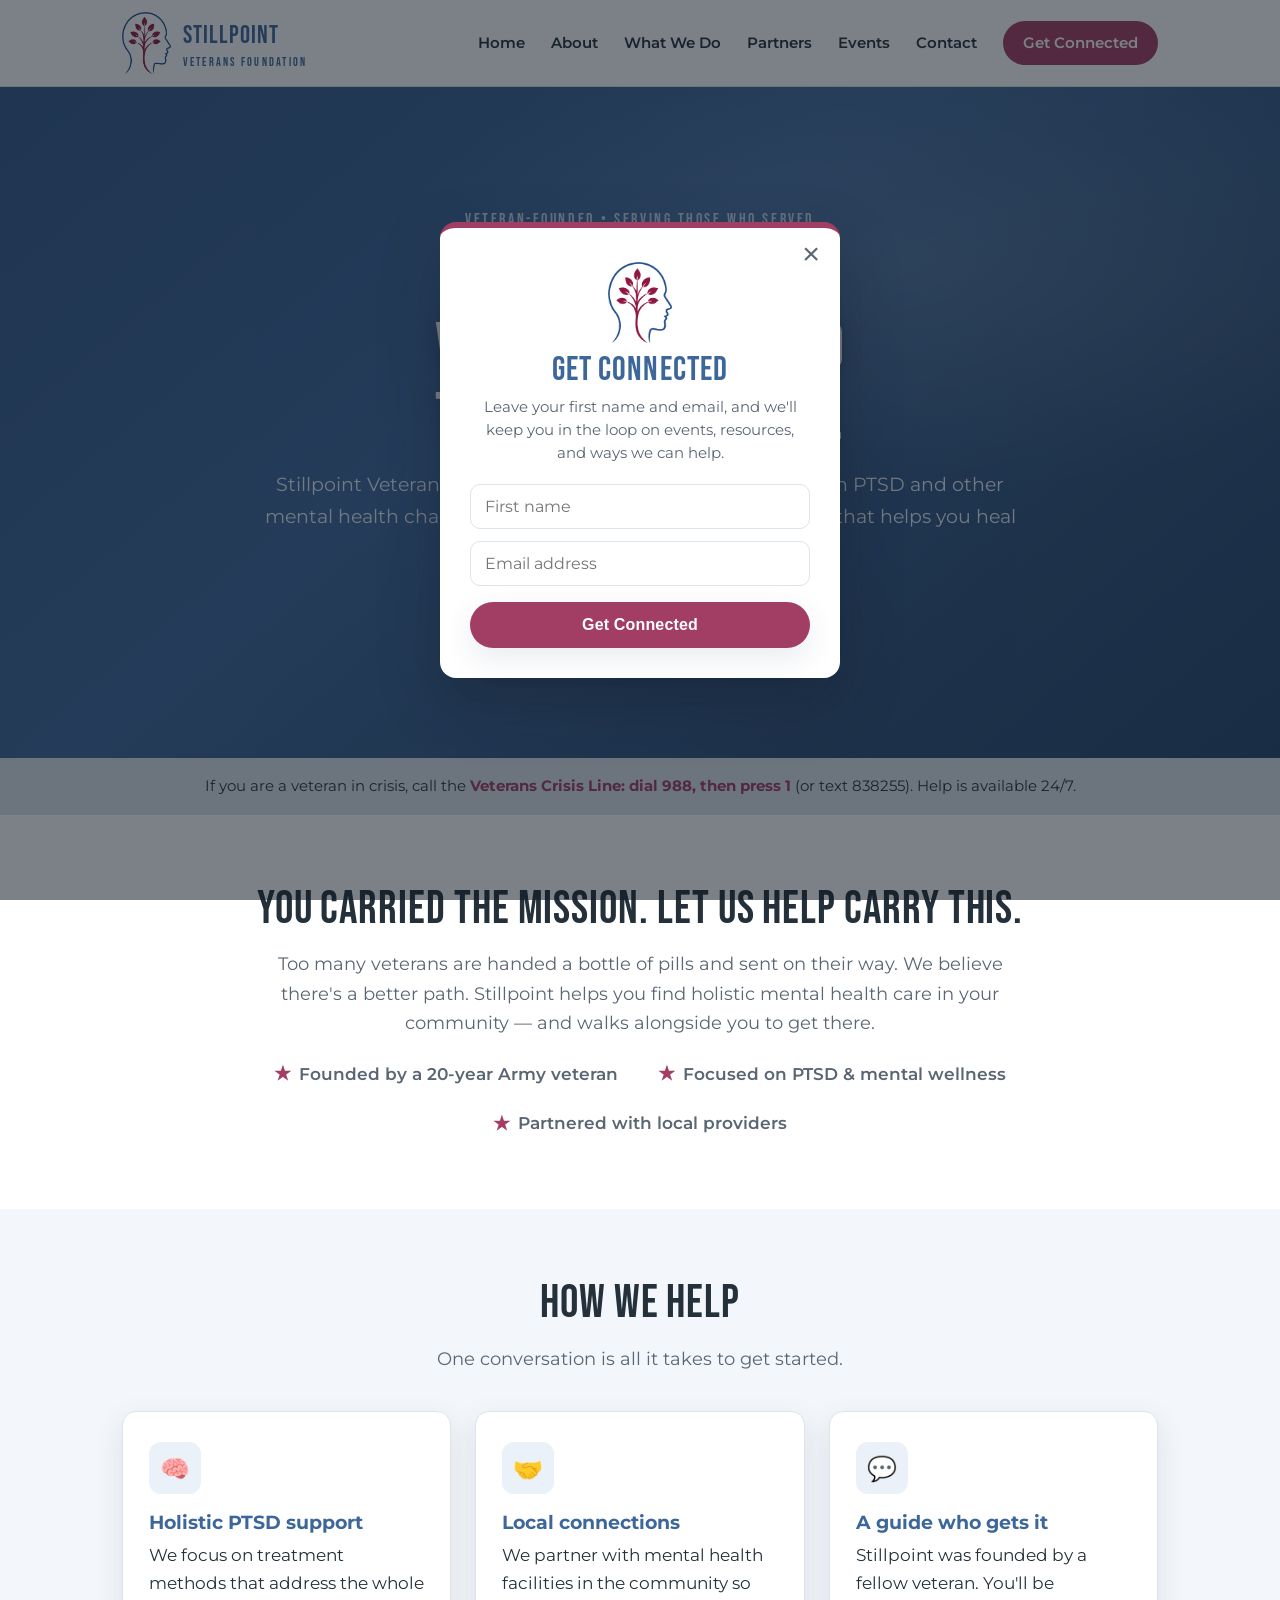
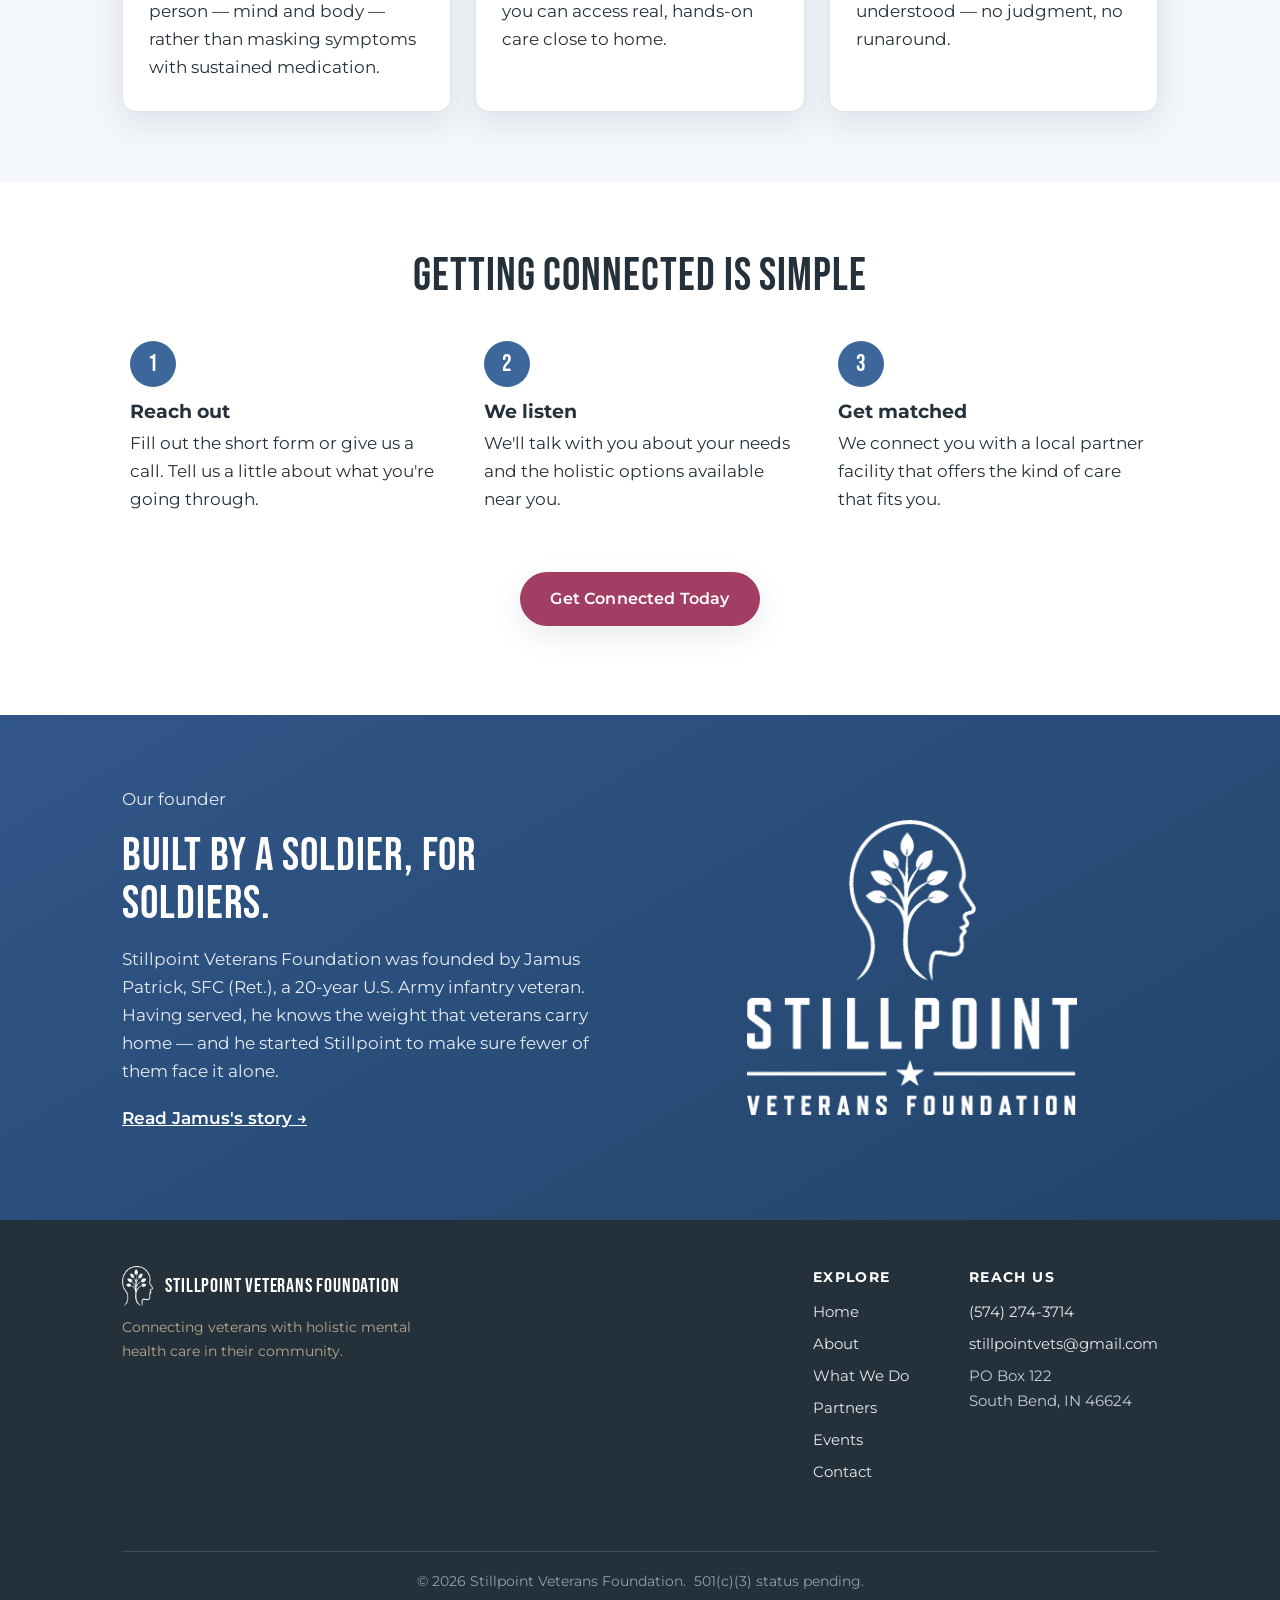
==== index.html @ c3164c03 "Add files via upload" ====
<!DOCTYPE html>
<html lang="en">
<head>
<meta charset="UTF-8">
<meta name="viewport" content="width=device-width, initial-scale=1">
<title>Stillpoint Veterans Foundation — Holistic Mental Health Support for Veterans</title>
<meta name="description" content="Stillpoint Veterans Foundation connects veterans with local, holistic treatment for PTSD and mental health — care that doesn't rely on long-term medication. Founded by a 20-year Army veteran.">
<link rel="icon" href="images/favicon.png">
<link rel="stylesheet" href="styles.css">
</head>
<body>

<header class="site">
  <div class="nav">
    <a class="brand" href="index.html">
      <img src="images/logo-emblem.png" alt="Stillpoint Veterans Foundation logo">
      <span>Stillpoint<small>Veterans Foundation</small></span>
    </a>
    <button class="menu-btn" aria-label="Menu" onclick="document.getElementById('nav').classList.toggle('open')">☰</button>
    <nav class="nav-links" id="nav">
      <a href="index.html">Home</a>
      <a href="about.html">About</a>
      <a href="services.html">What We Do</a>
      <a href="partners.html">Partners</a>
      <a href="events.html">Events</a>
      <a href="contact.html">Contact</a>
      <a class="cta" href="contact.html">Get Connected</a>
    </nav>
  </div>
</header>

<section class="hero hero-photo">
  <div class="wrap">
    <p class="eyebrow">Veteran-founded &bull; Serving those who served</p>
    <h1>Healing for veterans, beyond the prescription.</h1>
    <p class="lead">Stillpoint Veterans Foundation connects veterans living with PTSD and other mental health challenges to local, holistic care — treatment that helps you heal without relying on long-term medication.</p>
    <div class="hero-actions">
      <a class="btn" href="contact.html">Get Connected</a>
      <a class="btn btn-outline" href="about.html">Our Story</a>
    </div>
  </div>
</section>

<div class="disclaimer">
  If you are a veteran in crisis, call the <b>Veterans Crisis Line: dial 988, then press 1</b> (or text 838255). Help is available 24/7.
</div>

<section class="band">
  <div class="wrap center">
    <h2>You carried the mission. Let us help carry this.</h2>
    <p class="lead-center">Too many veterans are handed a bottle of pills and sent on their way. We believe there's a better path. Stillpoint helps you find holistic mental health care in your community — and walks alongside you to get there.</p>
    <div class="trust">
      <span><span class="dot">&#9733;</span> Founded by a 20-year Army veteran</span>
      <span><span class="dot">&#9733;</span> Focused on PTSD &amp; mental wellness</span>
      <span><span class="dot">&#9733;</span> Partnered with local providers</span>
    </div>
  </div>
</section>

<section class="band sand">
  <div class="wrap">
    <h2 class="center">How we help</h2>
    <p class="lead-center">One conversation is all it takes to get started.</p>
    <div class="cards">
      <div class="card">
        <div class="ic">&#129504;</div>
        <h3>Holistic PTSD support</h3>
        <p>We focus on treatment methods that address the whole person — mind and body — rather than masking symptoms with sustained medication.</p>
      </div>
      <div class="card">
        <div class="ic">&#129309;</div>
        <h3>Local connections</h3>
        <p>We partner with mental health facilities in the community so you can access real, hands-on care close to home.</p>
      </div>
      <div class="card">
        <div class="ic">&#128172;</div>
        <h3>A guide who gets it</h3>
        <p>Stillpoint was founded by a fellow veteran. You'll be understood — no judgment, no runaround.</p>
      </div>
    </div>
  </div>
</section>

<section class="band">
  <div class="wrap">
    <h2 class="center">Getting connected is simple</h2>
    <div class="steps">
      <div class="step">
        <div class="num">1</div>
        <h3>Reach out</h3>
        <p>Fill out the short form or give us a call. Tell us a little about what you're going through.</p>
      </div>
      <div class="step">
        <div class="num">2</div>
        <h3>We listen</h3>
        <p>We'll talk with you about your needs and the holistic options available near you.</p>
      </div>
      <div class="step">
        <div class="num">3</div>
        <h3>Get matched</h3>
        <p>We connect you with a local partner facility that offers the kind of care that fits you.</p>
      </div>
    </div>
    <p class="center" style="margin-top:40px"><a class="btn" href="contact.html">Get Connected Today</a></p>
  </div>
</section>

<section class="band ink">
  <div class="wrap feature">
    <div>
      <p class="eyebrow" style="color:var(--tan)">Our founder</p>
      <h2>Built by a soldier, for soldiers.</h2>
      <p>Stillpoint Veterans Foundation was founded by Jamus Patrick, SFC (Ret.), a 20-year U.S. Army infantry veteran. Having served, he knows the weight that veterans carry home — and he started Stillpoint to make sure fewer of them face it alone.</p>
      <p><a href="about.html" style="color:#fff;font-weight:600;text-decoration:underline">Read Jamus's story &rarr;</a></p>
    </div>
    <div class="media"><img src="images/logo-full-white.png" alt="Stillpoint Veterans Foundation logo"></div>
  </div>
</section>

<footer class="site">
  <div class="wrap">
    <div>
      <div class="fbrand"><img src="images/logo-emblem-white.png" alt=""> Stillpoint Veterans Foundation</div>
      <p class="note" style="max-width:34ch;color:#b7a994">Connecting veterans with holistic mental health care in their community.</p>
    </div>
    <div class="cols">
      <div>
        <h4>Explore</h4>
        <ul>
          <li><a href="index.html">Home</a></li>
          <li><a href="about.html">About</a></li>
          <li><a href="services.html">What We Do</a></li>
          <li><a href="partners.html">Partners</a></li>
          <li><a href="events.html">Events</a></li>
          <li><a href="contact.html">Contact</a></li>
        </ul>
      </div>
      <div>
        <h4>Reach us</h4>
        <ul>
          <li><a href="tel:+15742743714">(574) 274-3714</a></li>
          <li><a href="mailto:stillpointvets@gmail.com">stillpointvets@gmail.com</a></li>
          <li>PO Box 122<br>South Bend, IN 46624</li>
        </ul>
      </div>
    </div>
    <div class="copyright">&copy; 2026 Stillpoint Veterans Foundation. &nbsp;501(c)(3) status pending.</div>
  </div>
</footer>

<div class="modal-overlay" id="signupModal" aria-hidden="true">
  <div class="modal" role="dialog" aria-modal="true" aria-labelledby="signupTitle">
    <button class="modal-close" id="signupClose" aria-label="Close">&times;</button>
    <img class="modal-logo" src="images/logo-emblem.png" alt="">
    <h2 id="signupTitle" class="modal-title">Get Connected</h2>
    <p class="modal-sub">Leave your first name and email, and we'll keep you in the loop on events, resources, and ways we can help.</p>
    <form id="signupForm" action="https://formspree.io/f/xnjejylo" method="POST">
      <input type="text" name="first_name" placeholder="First name" required autocomplete="given-name">
      <input type="email" name="email" placeholder="Email address" required autocomplete="email">
      <input type="hidden" name="_subject" value="New email sign-up (website pop-up)">
      <input type="hidden" name="source" value="Website pop-up sign-up">
      <button type="submit" class="btn">Get Connected</button>
      <div class="modal-msg" id="signupMsg" hidden></div>
    </form>
  </div>
</div>

<script>
(function(){
  var KEY='spv_signup_v1';
  var modal=document.getElementById('signupModal');
  if(!modal||localStorage.getItem(KEY))return;
  var form=document.getElementById('signupForm');
  var msg=document.getElementById('signupMsg');
  function openM(){modal.classList.add('open');modal.setAttribute('aria-hidden','false');}
  function closeM(){modal.classList.remove('open');modal.setAttribute('aria-hidden','true');}
  function dismiss(){try{localStorage.setItem(KEY,'1');}catch(e){}closeM();}
  setTimeout(openM,2000);
  document.getElementById('signupClose').addEventListener('click',dismiss);
  modal.addEventListener('click',function(e){if(e.target===modal)dismiss();});
  document.addEventListener('keydown',function(e){if(e.key==='Escape'&&modal.classList.contains('open'))dismiss();});
  form.addEventListener('submit',function(e){
    e.preventDefault();
    try{fetch('https://hook.us2.make.com/cr7r39e715reb5mv0twqetcye0jjpnhx',{method:'POST',body:new FormData(form)});}catch(err){}
    fetch(form.action,{method:'POST',body:new FormData(form),headers:{'Accept':'application/json'}})
      .then(function(r){
        if(r.ok){
          var els=form.querySelectorAll('input[type=text],input[type=email],button');
          for(var i=0;i<els.length;i++){els[i].style.display='none';}
          msg.hidden=false;msg.textContent="Thank you — you're connected!";
          try{localStorage.setItem(KEY,'1');}catch(e){}
          setTimeout(closeM,2400);
        }else{msg.hidden=false;msg.style.color='#A23D63';msg.textContent='Something went wrong — please try again.';}
      })
      .catch(function(){msg.hidden=false;msg.style.color='#A23D63';msg.textContent='Something went wrong — please try again.';});
  });
})();
</script>

</body>
</html>
---- styles.css ----
@import url('https://fonts.googleapis.com/css2?family=Bebas+Neue&family=Montserrat:wght@400;500;600;700&display=swap');
/* Stillpoint Veterans Foundation — site styles (brand: blue #3D679A / maroon #A23D63) */
:root{
  --blue:#3D679A;
  --blue-dark:#315688;
  --blue-deep:#22456B;
  --maroon:#A23D63;
  --maroon-dark:#84304F;
  --ink:#24303A;
  --cream:#FFFFFF;
  --sand:#F3F6FA;
  --sand-deep:#DCE4EC;
  --muted:#5A6673;
  --white:#ffffff;
  --shadow:0 10px 30px rgba(34,54,84,.10);
  --radius:14px;
  --maxw:1080px;
  --font:'Montserrat',-apple-system,BlinkMacSystemFont,"Segoe UI",Roboto,Helvetica,Arial,sans-serif;
  --display:'Bebas Neue','Arial Narrow',sans-serif;
}
*{box-sizing:border-box}
html{scroll-behavior:smooth}
body{
  margin:0;font-family:var(--font);color:var(--ink);
  background:var(--cream);line-height:1.65;font-size:17px;
  -webkit-font-smoothing:antialiased;
}
h1,h2{font-family:var(--display);font-weight:400;letter-spacing:.02em;line-height:1.04;color:var(--ink)}
h1{font-size:clamp(2.7rem,6.5vw,4.2rem);margin:.1em 0}
h2{font-size:clamp(2rem,4.5vw,2.9rem);margin:0 0 .35em}
h3{font-family:var(--font);font-weight:700;font-size:1.2rem;line-height:1.3;color:var(--ink);margin:0 0 .3em}
p{margin:0 0 1.1em}
a{color:var(--blue);text-decoration:none}
a:hover{text-decoration:underline}
img{max-width:100%;display:block}
.wrap{max-width:var(--maxw);margin:0 auto;padding:0 22px}
.center{text-align:center}

/* Buttons */
.btn{
  display:inline-block;background:var(--maroon);color:#fff;font-weight:600;
  padding:14px 30px;border-radius:50px;font-size:1rem;letter-spacing:.01em;
  box-shadow:var(--shadow);transition:transform .15s ease,background .15s ease;
  border:none;cursor:pointer;text-align:center;
}
.btn:hover{background:var(--maroon-dark);text-decoration:none;transform:translateY(-2px)}
.btn-outline{
  background:transparent;color:var(--blue);border:2px solid var(--blue);
  box-shadow:none;padding:12px 28px;
}
.btn-outline:hover{background:var(--blue);color:#fff}

/* Header / nav */
header.site{
  position:sticky;top:0;z-index:50;background:rgba(255,255,255,.94);
  backdrop-filter:saturate(160%) blur(8px);border-bottom:1px solid var(--sand-deep);
}
.nav{display:flex;align-items:center;justify-content:space-between;padding:12px 22px;max-width:var(--maxw);margin:0 auto}
.brand{display:flex;align-items:center;gap:12px;font-family:var(--display);font-weight:400;font-size:1.55rem;letter-spacing:.04em;color:var(--blue)}
.brand:hover{text-decoration:none}
.brand img{height:62px;width:auto}
.brand small{display:block;font-family:var(--display);font-weight:400;font-size:.78rem;letter-spacing:.18em;text-transform:uppercase;color:var(--blue);line-height:1}
.nav-links{display:flex;align-items:center;gap:26px}
.nav-links a{color:var(--ink);font-weight:600;font-size:.95rem}
.nav-links a.cta{background:var(--maroon);color:#fff;padding:9px 20px;border-radius:50px}
.nav-links a.cta:hover{background:var(--maroon-dark);text-decoration:none}
.menu-btn{display:none;background:none;border:none;font-size:1.7rem;color:var(--ink);cursor:pointer}

/* Hero (inner pages) */
.hero{
  position:relative;padding:80px 0 70px;text-align:center;overflow:hidden;
  background:
    radial-gradient(1200px 500px at 50% -10%, rgba(61,103,154,.08), transparent 60%),
    linear-gradient(180deg,var(--sand) 0%, var(--cream) 100%);
}
.hero .eyebrow{font-family:var(--display);text-transform:uppercase;letter-spacing:.16em;font-size:1rem;font-weight:400;color:var(--maroon);margin-bottom:12px}
.hero h1{max-width:16ch;margin-left:auto;margin-right:auto}
.hero p.lead{font-size:1.2rem;color:var(--muted);max-width:60ch;margin:14px auto 30px}
.hero-actions{display:flex;gap:14px;justify-content:center;flex-wrap:wrap}
.hero-logo{height:120px;width:auto;margin:0 auto 26px}

/* Blue color-wash hero (home page) */
.hero-photo{
  padding:120px 0 110px;
  background:
    radial-gradient(900px 380px at 72% 26%, rgba(255,255,255,.12), transparent 60%),
    linear-gradient(140deg, #315688 0%, #3D679A 42%, #2E5079 76%, #22456B 100%);
}
.hero-photo .eyebrow{color:#CBDAEE}
.hero-photo h1{color:#fff;text-shadow:0 2px 16px rgba(12,28,48,.35);max-width:18ch}
.hero-photo p.lead{color:#E7EEF6}
.hero-photo .btn{background:var(--maroon);color:#fff}
.hero-photo .btn:hover{background:var(--maroon-dark);color:#fff}
.hero-photo .btn-outline{background:transparent;color:#fff;border-color:#fff}
.hero-photo .btn-outline:hover{background:#fff;color:var(--blue)}

/* Sections */
section.band{padding:70px 0}
section.band.sand{background:var(--sand)}
section.band.ink{background:linear-gradient(150deg,#315688,#22456B);color:#E6ECF2}
section.band.ink h2,section.band.ink h3{color:#fff}
.lead-center{max-width:64ch;margin:0 auto 10px;text-align:center;color:var(--muted);font-size:1.12rem}
section.band.ink .lead-center{color:#C3CDD7}

/* Cards */
.cards{display:grid;grid-template-columns:repeat(auto-fit,minmax(250px,1fr));gap:24px;margin-top:38px}
.card{background:#fff;border-radius:var(--radius);padding:30px 26px;box-shadow:var(--shadow);border:1px solid var(--sand-deep)}
.card .ic{width:52px;height:52px;border-radius:12px;background:#EAF1F8;display:flex;align-items:center;justify-content:center;margin-bottom:16px;font-size:1.5rem}
.card h3{color:var(--blue)}
.card p:last-child{margin-bottom:0}

/* Steps */
.steps{display:grid;grid-template-columns:repeat(auto-fit,minmax(220px,1fr));gap:26px;margin-top:40px;counter-reset:step}
.step{position:relative;padding-left:8px}
.step .num{display:inline-flex;align-items:center;justify-content:center;width:46px;height:46px;border-radius:50%;background:var(--blue);color:#fff;font-family:var(--display);font-weight:400;font-size:1.5rem;margin-bottom:12px}

/* Feature row */
.feature{display:grid;grid-template-columns:1fr 1fr;gap:50px;align-items:center}
.feature .media{background:transparent;border-radius:0;min-height:0;display:flex;align-items:center;justify-content:center;box-shadow:none}
.feature .media img{width:80%;max-width:330px;border-radius:0}

/* Trust strip */
.trust{display:flex;flex-wrap:wrap;gap:18px 40px;justify-content:center;margin-top:20px;color:var(--muted);font-weight:600}
.trust span{display:flex;align-items:center;gap:8px}
.trust .dot{color:var(--maroon);font-size:1.2rem}

/* Contact */
.contact-grid{display:grid;grid-template-columns:1fr 1fr;gap:44px;align-items:start}
.form-field{margin-bottom:18px}
.form-field label{display:block;font-weight:600;margin-bottom:6px;font-size:.95rem}
.form-field input,.form-field textarea,.form-field select{
  width:100%;padding:13px 15px;border:1.5px solid var(--sand-deep);border-radius:10px;
  font-size:1rem;font-family:inherit;background:#fff;color:var(--ink);
}
.form-field input:focus,.form-field textarea:focus,.form-field select:focus{outline:none;border-color:var(--blue)}
.form-field textarea{min-height:130px;resize:vertical}
.contact-info li{list-style:none;display:flex;gap:14px;align-items:flex-start;margin-bottom:22px}
.contact-info{padding:0;margin:0}
.contact-info .ic{font-size:1.4rem;flex:0 0 auto}
.contact-info b{display:block}
.note{font-size:.9rem;color:var(--muted)}

/* Footer */
footer.site{background:var(--ink);color:#C4CDD6;padding:46px 0 30px;font-size:.95rem}
footer.site .wrap{display:flex;flex-wrap:wrap;gap:30px;justify-content:space-between}
footer.site a{color:#E4EAF0}
footer.site .fbrand{display:flex;align-items:center;gap:12px;margin-bottom:10px;color:#fff;font-family:var(--display);font-size:1.25rem;letter-spacing:.04em}
footer.site .fbrand img{height:40px;width:auto}
footer.site .cols{display:flex;gap:60px;flex-wrap:wrap}
footer.site h4{color:#fff;margin:0 0 10px;font-size:.85rem;letter-spacing:.1em;text-transform:uppercase}
footer.site ul{list-style:none;padding:0;margin:0}
footer.site li{margin-bottom:7px}
.copyright{border-top:1px solid rgba(255,255,255,.14);margin-top:30px;padding-top:18px;font-size:.85rem;color:#93A0AC;text-align:center;width:100%}

/* Events */
.events{max-width:760px;margin:34px auto 0;display:flex;flex-direction:column;gap:18px}
.event-card{display:flex;gap:22px;background:#fff;border:1px solid var(--sand-deep);border-radius:var(--radius);padding:22px 24px;box-shadow:var(--shadow);align-items:flex-start}
.event-date{flex:0 0 auto;width:74px;text-align:center;background:var(--blue);color:#fff;border-radius:12px;padding:12px 0;line-height:1}
.event-month{display:block;font-family:var(--font);font-weight:700;font-size:.8rem;letter-spacing:.1em;text-transform:uppercase}
.event-day{display:block;font-family:var(--display);font-size:2rem;margin-top:4px}
.event-body h3{color:var(--blue);margin-bottom:4px}
.event-meta{color:var(--maroon);font-weight:600;font-size:.9rem;margin-bottom:8px}
.event-body .btn{margin-top:6px}
@media(max-width:560px){.event-card{flex-direction:column;gap:14px}.event-date{width:auto;display:inline-block;padding:8px 16px}}

/* Calendar */
.calendar{max-width:360px;margin:30px auto 6px;background:#fff;border:1px solid var(--sand-deep);border-radius:var(--radius);box-shadow:var(--shadow);overflow:hidden}
.cal-head{display:flex;align-items:center;justify-content:space-between;background:var(--blue);color:#fff;padding:12px 14px}
.cal-title{font-family:var(--display);font-size:1.5rem;letter-spacing:.05em;text-transform:uppercase}
.cal-nav{background:rgba(255,255,255,.18);border:none;color:#fff;width:34px;height:34px;border-radius:50%;font-size:1.4rem;cursor:pointer;line-height:1;display:flex;align-items:center;justify-content:center;padding:0;transition:background .15s ease}
.cal-nav:hover{background:rgba(255,255,255,.34)}
.cal-grid{display:grid;grid-template-columns:repeat(7,1fr);text-align:center}
.cal-dow{padding:10px 8px 4px;font-size:.7rem;font-weight:700;color:var(--muted);text-transform:uppercase;letter-spacing:.04em}
#calDays{padding:4px 8px 12px}
.cal-day{padding:8px 0;font-size:.92rem;color:var(--ink);position:relative}
.cal-day.muted{color:#C3CCD6}
.cal-day.today{background:var(--sand);border-radius:8px;font-weight:700}
.cal-day.event{font-weight:700;color:var(--maroon)}
.cal-day.event::after{content:"";position:absolute;bottom:3px;left:50%;transform:translateX(-50%);width:5px;height:5px;border-radius:50%;background:var(--maroon)}
.cal-legend{border-top:1px solid var(--sand-deep);padding:10px 14px;font-size:.8rem;color:var(--maroon);font-weight:600;display:flex;align-items:center;gap:8px;justify-content:center}
.cal-dot{width:9px;height:9px;border-radius:50%;background:var(--maroon);display:inline-block;flex:0 0 auto}

/* Partners */
.partners{display:grid;grid-template-columns:repeat(auto-fit,minmax(320px,1fr));gap:24px;max-width:760px;margin:34px auto 0}
.partner-card{background:#fff;border:1px solid var(--sand-deep);border-radius:var(--radius);padding:30px 28px;box-shadow:var(--shadow)}
.partner-card h3{color:var(--blue);margin-bottom:2px}
.partner-loc{color:var(--maroon);font-weight:600;font-size:.92rem;margin-bottom:12px}
.partner-contact{list-style:none;padding:0;margin:16px 0 22px;font-size:.96rem}
.partner-contact li{display:flex;gap:10px;align-items:flex-start;margin-bottom:9px;color:var(--ink)}
.partner-contact .pc-ic{flex:0 0 auto}

/* Disclaimer band */
.disclaimer{background:var(--sand-deep);color:var(--ink);text-align:center;padding:16px 22px;font-size:.92rem}
.disclaimer b{color:var(--maroon)}

/* Signup popup */
.modal-overlay{position:fixed;inset:0;background:rgba(18,26,38,.55);display:none;align-items:center;justify-content:center;z-index:200;padding:20px}
.modal-overlay.open{display:flex}
.modal{background:#fff;border-radius:16px;max-width:400px;width:100%;padding:34px 30px 30px;text-align:center;position:relative;box-shadow:0 24px 60px rgba(18,26,38,.32);border-top:6px solid var(--maroon)}
.modal-close{position:absolute;top:8px;right:14px;background:none;border:none;font-size:1.9rem;line-height:1;color:var(--muted);cursor:pointer;padding:2px 6px}
.modal-close:hover{color:var(--ink)}
.modal-logo{width:64px;height:auto;margin:0 auto 10px;display:block}
.modal-title{font-family:var(--display);color:var(--blue);font-size:2.1rem;letter-spacing:.03em;text-transform:uppercase;margin-bottom:8px}
.modal-sub{color:var(--muted);font-size:.95rem;line-height:1.5;margin-bottom:20px}
.modal form input[type=text],.modal form input[type=email]{width:100%;padding:12px 14px;border:1.5px solid var(--sand-deep);border-radius:10px;font-size:1rem;font-family:inherit;margin-bottom:12px;color:var(--ink)}
.modal form input:focus{outline:none;border-color:var(--blue)}
.modal .btn{width:100%;margin-top:4px}
.modal-msg{margin-top:16px;font-weight:600;color:var(--blue)}

/* Mobile */
@media(max-width:820px){
  .nav-links{position:fixed;top:87px;right:0;left:0;background:var(--cream);flex-direction:column;align-items:stretch;gap:0;padding:8px 0;border-bottom:1px solid var(--sand-deep);box-shadow:var(--shadow);display:none}
  .nav-links.open{display:flex}
  .nav-links a{padding:14px 24px;border-top:1px solid var(--sand)}
  .nav-links a.cta{margin:10px 24px;text-align:center}
  .menu-btn{display:block}
  .feature{grid-template-columns:1fr;gap:30px}
  .contact-grid{grid-template-columns:1fr}
  section.band{padding:52px 0}
  .hero{padding:56px 0 50px}
}
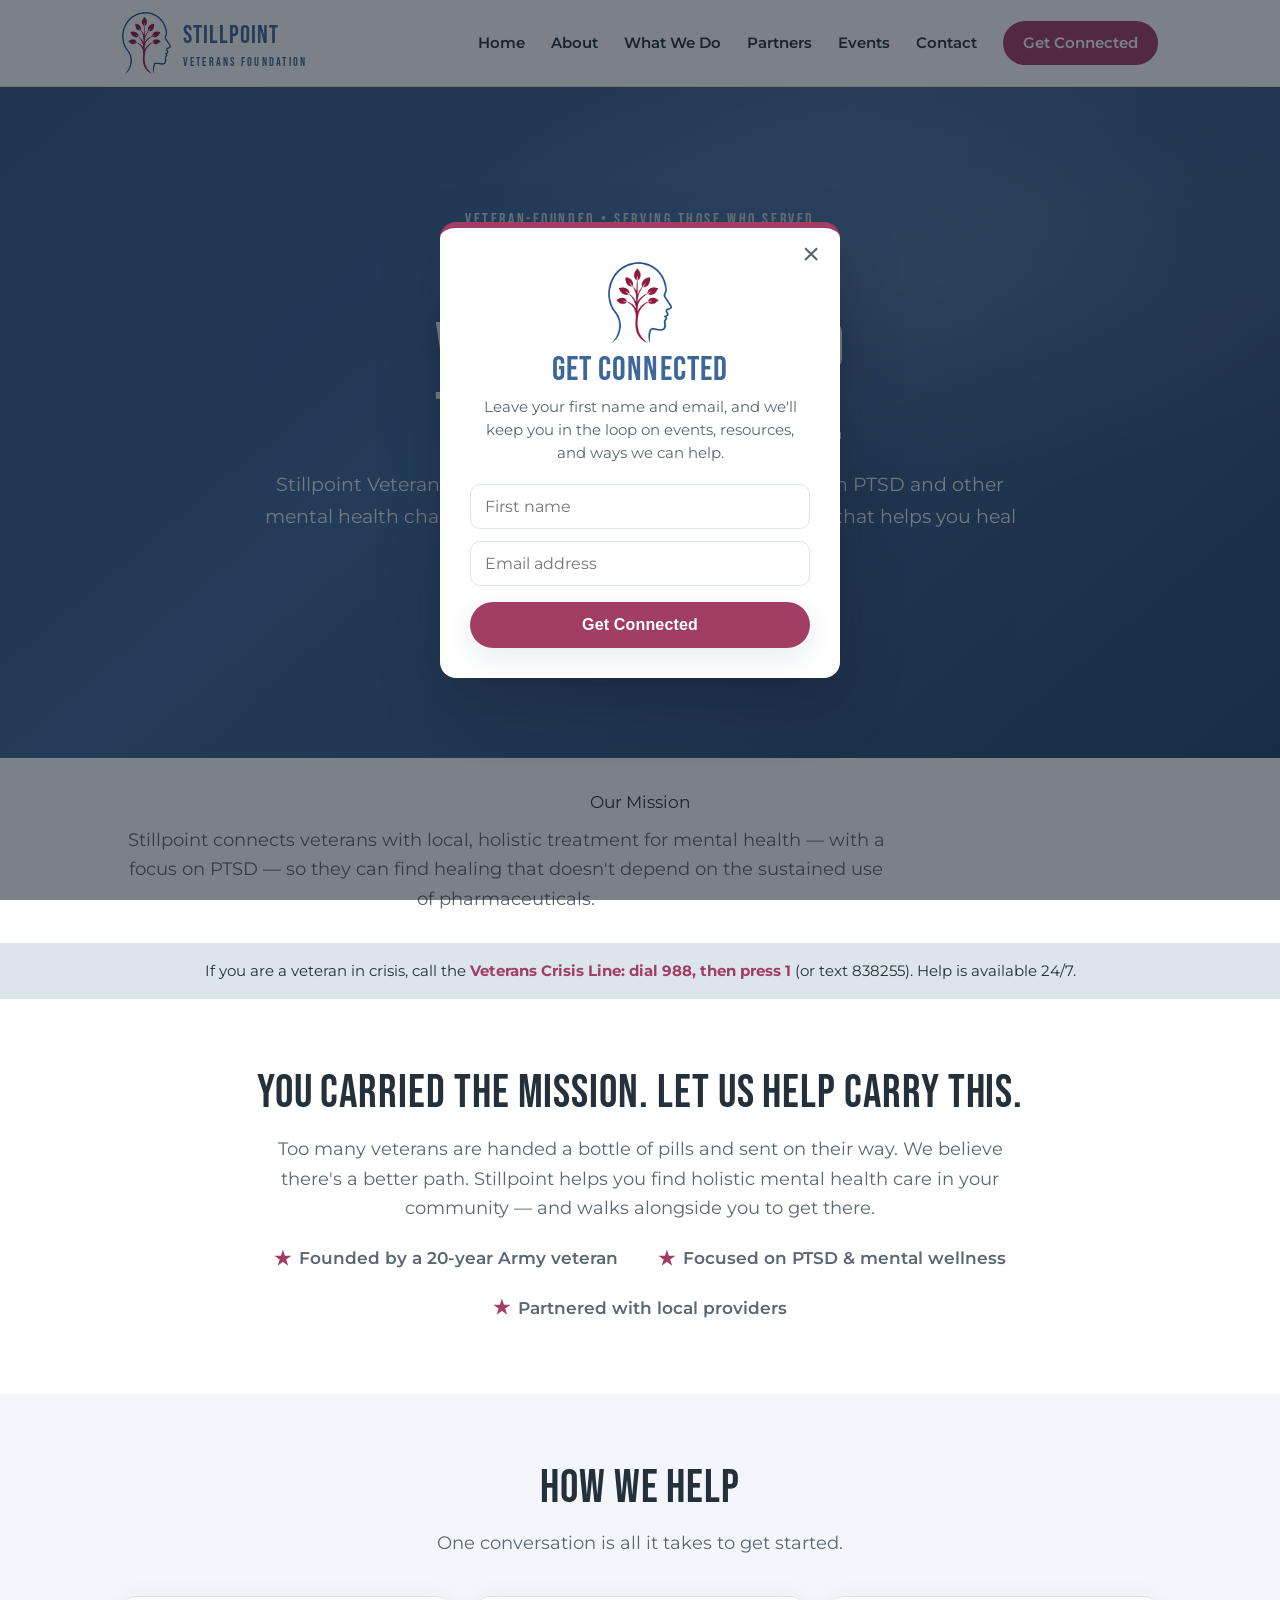
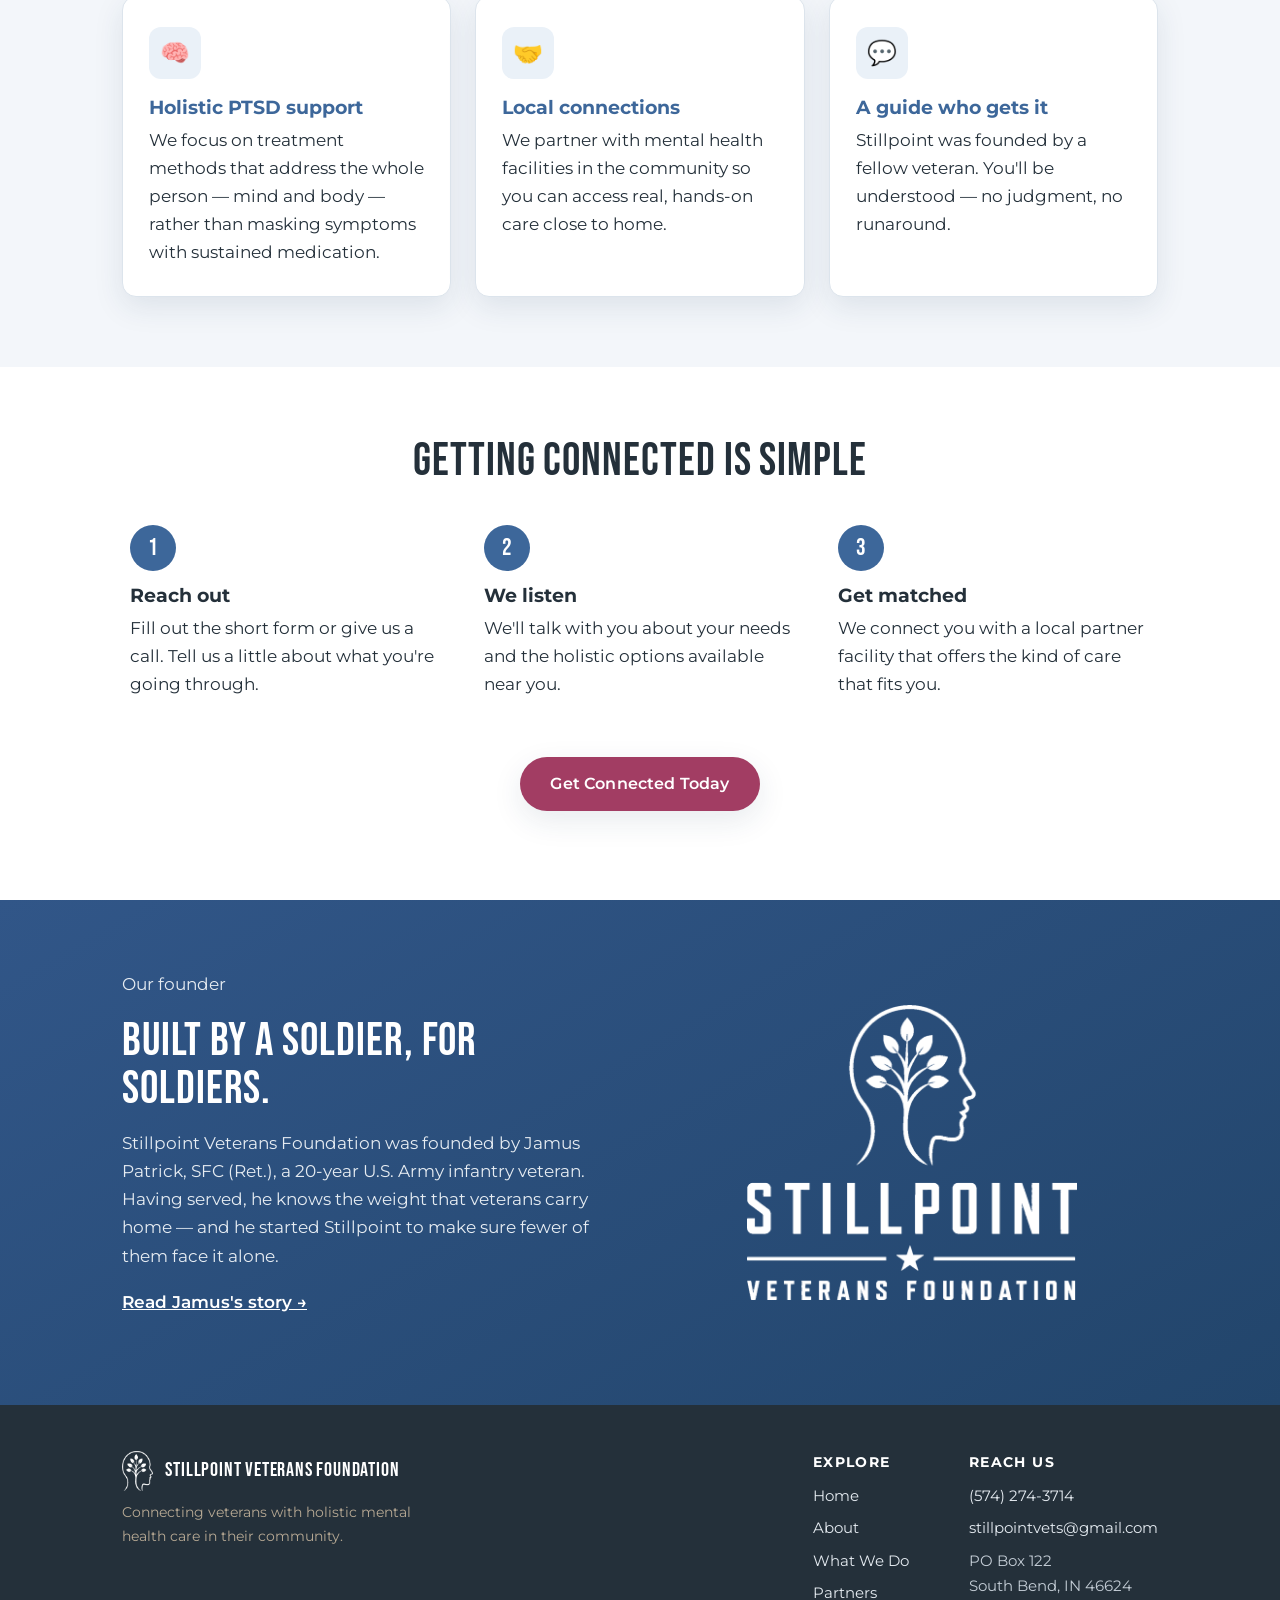
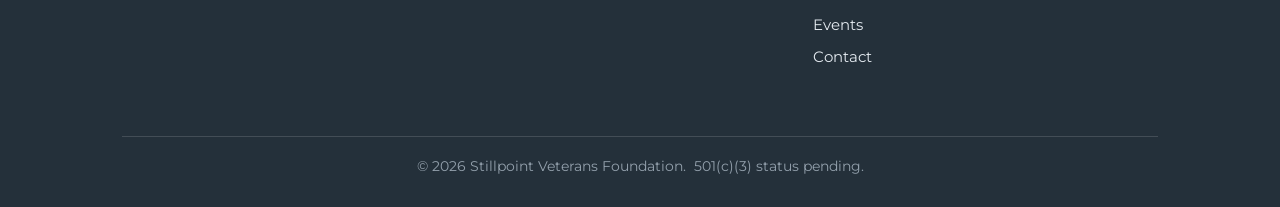
==== commit dacc5251: "Add files via upload" ====
--- a/index.html
+++ b/index.html
@@ -6,6 +6,12 @@
 <title>Stillpoint Veterans Foundation — Holistic Mental Health Support for Veterans</title>
 <meta name="description" content="Stillpoint Veterans Foundation connects veterans with local, holistic treatment for PTSD and mental health — care that doesn't rely on long-term medication. Founded by a 20-year Army veteran.">
 <link rel="icon" href="images/favicon.png">
+<link rel="apple-touch-icon" href="images/app-icon-180.png">
+<link rel="manifest" href="manifest.json">
+<meta name="theme-color" content="#3D679A">
+<meta name="apple-mobile-web-app-capable" content="yes">
+<meta name="apple-mobile-web-app-status-bar-style" content="black-translucent">
+<meta name="apple-mobile-web-app-title" content="Stillpoint">
 <link rel="stylesheet" href="styles.css">
 </head>
 <body>
@@ -38,6 +44,13 @@
       <a class="btn" href="contact.html">Get Connected</a>
       <a class="btn btn-outline" href="about.html">Our Story</a>
     </div>
+  </div>
+</section>
+
+<section class="band" style="padding:30px 0">
+  <div class="wrap center">
+    <p class="eyebrow" style="margin-bottom:8px">Our Mission</p>
+    <p class="lead-center" style="margin:0">Stillpoint connects veterans with local, holistic treatment for mental health &mdash; with a focus on PTSD &mdash; so they can find healing that doesn't depend on the sustained use of pharmaceuticals.</p>
   </div>
 </section>
 
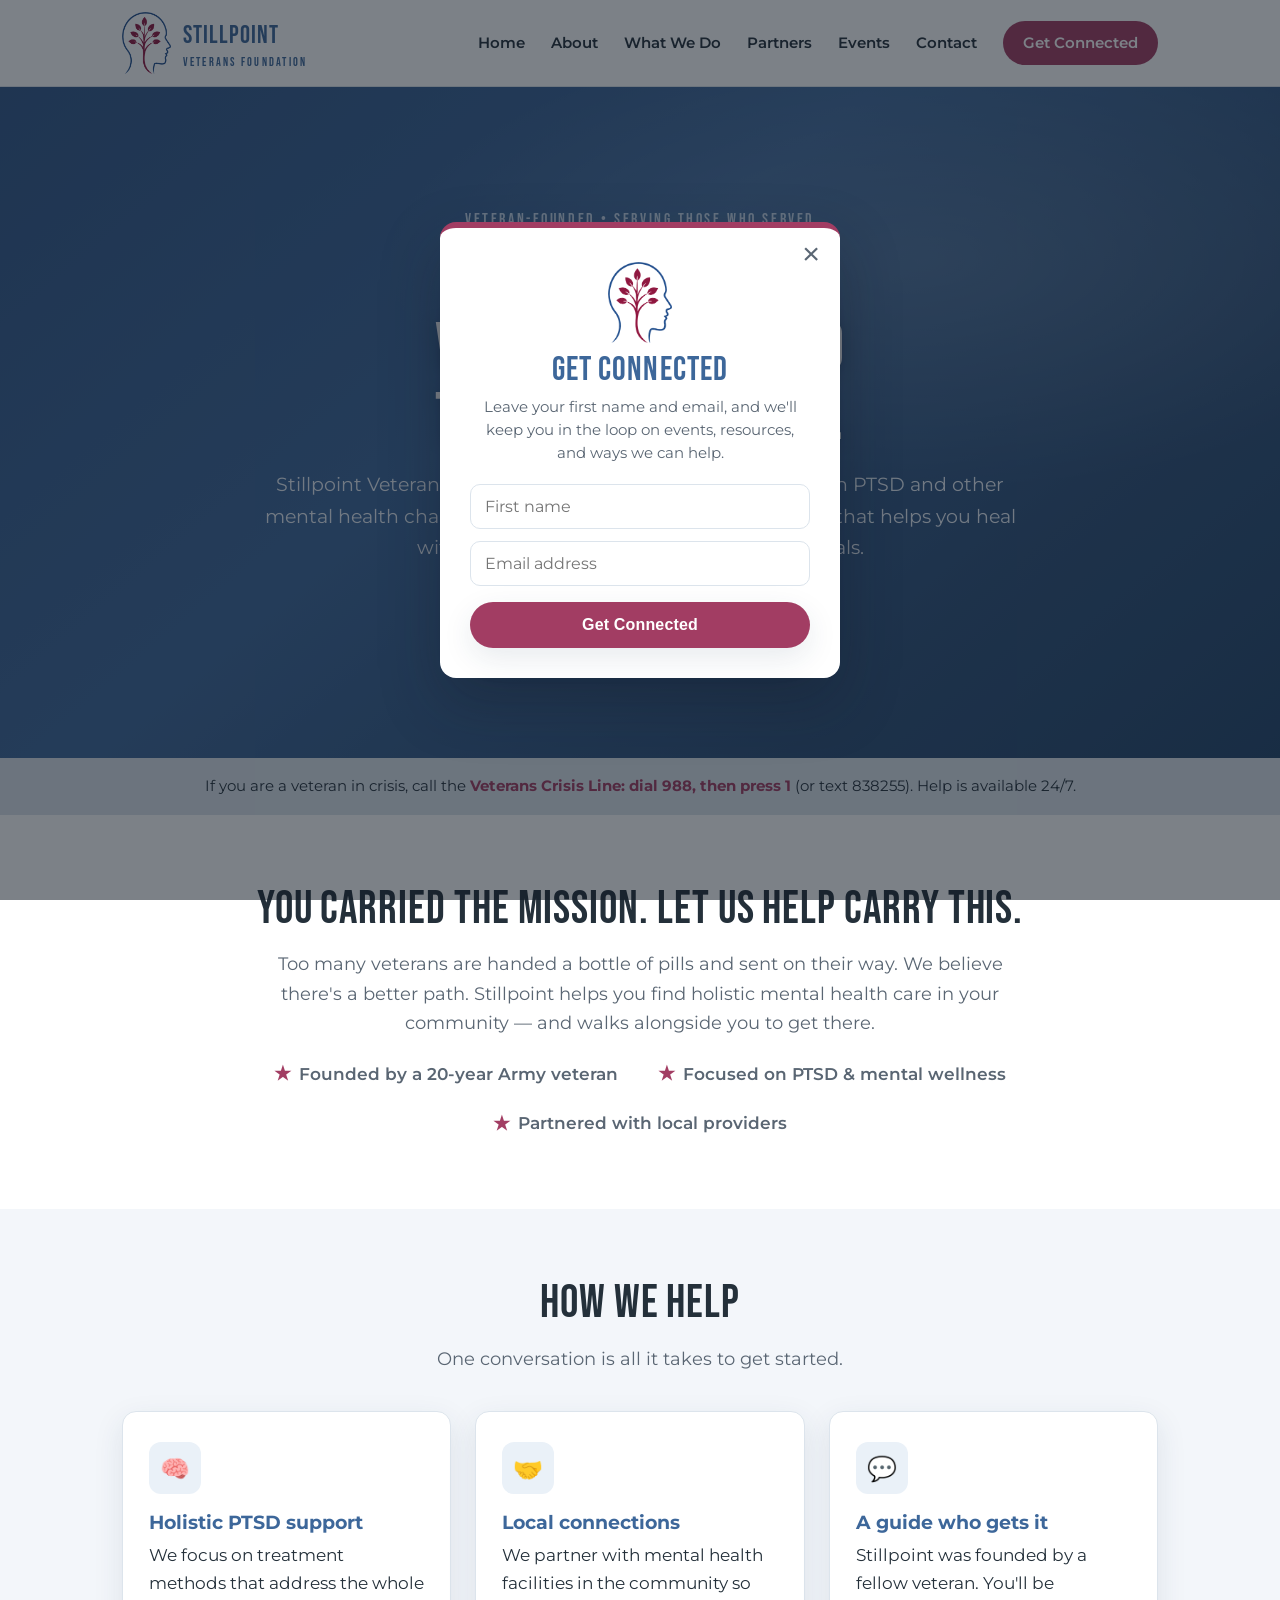
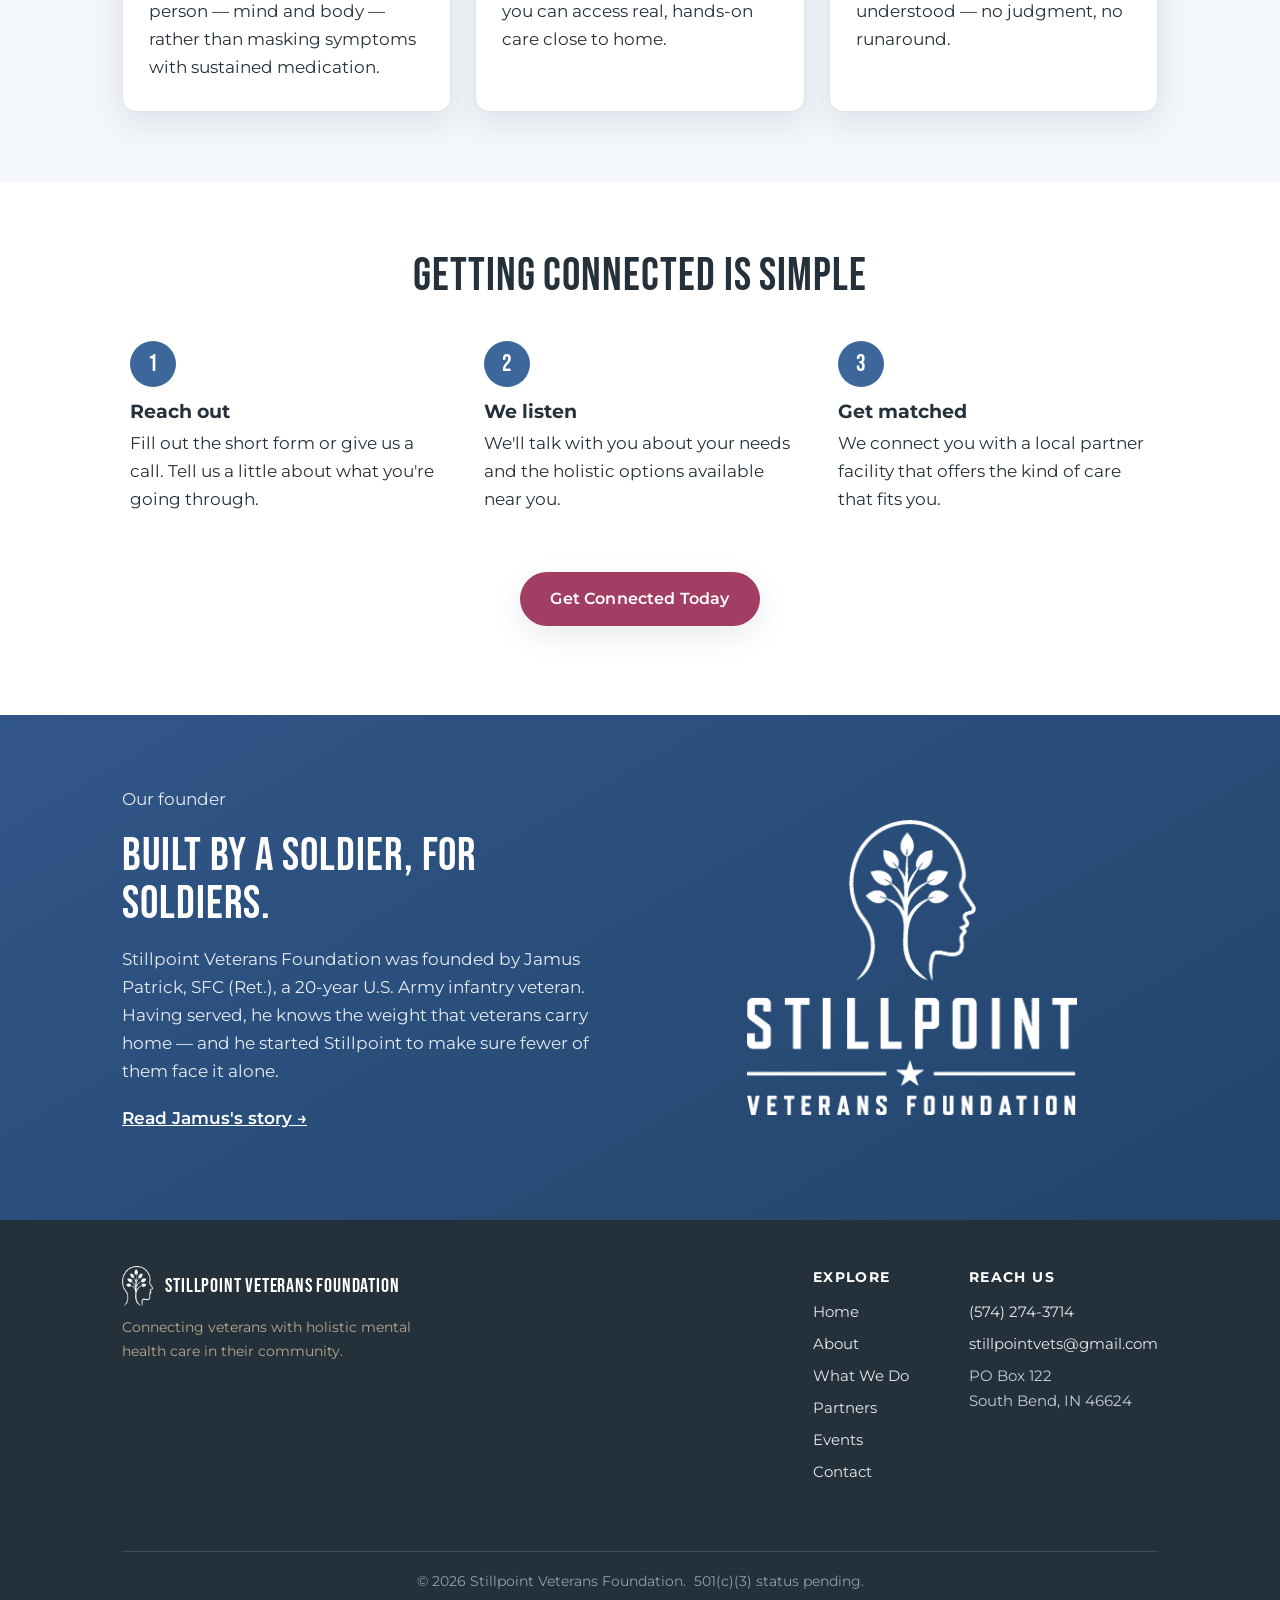
==== commit ac9f1faf: "Add files via upload" ====
--- a/index.html
+++ b/index.html
@@ -39,18 +39,11 @@
   <div class="wrap">
     <p class="eyebrow">Veteran-founded &bull; Serving those who served</p>
     <h1>Healing for veterans, beyond the prescription.</h1>
-    <p class="lead">Stillpoint Veterans Foundation connects veterans living with PTSD and other mental health challenges to local, holistic care — treatment that helps you heal without relying on long-term medication.</p>
+    <p class="lead">Stillpoint Veterans Foundation connects veterans living with PTSD and other mental health challenges to local, holistic care — treatment that helps you heal without relying on long-term pharmaceuticals.</p>
     <div class="hero-actions">
       <a class="btn" href="contact.html">Get Connected</a>
       <a class="btn btn-outline" href="about.html">Our Story</a>
     </div>
-  </div>
-</section>
-
-<section class="band" style="padding:30px 0">
-  <div class="wrap center">
-    <p class="eyebrow" style="margin-bottom:8px">Our Mission</p>
-    <p class="lead-center" style="margin:0">Stillpoint connects veterans with local, holistic treatment for mental health &mdash; with a focus on PTSD &mdash; so they can find healing that doesn't depend on the sustained use of pharmaceuticals.</p>
   </div>
 </section>
 
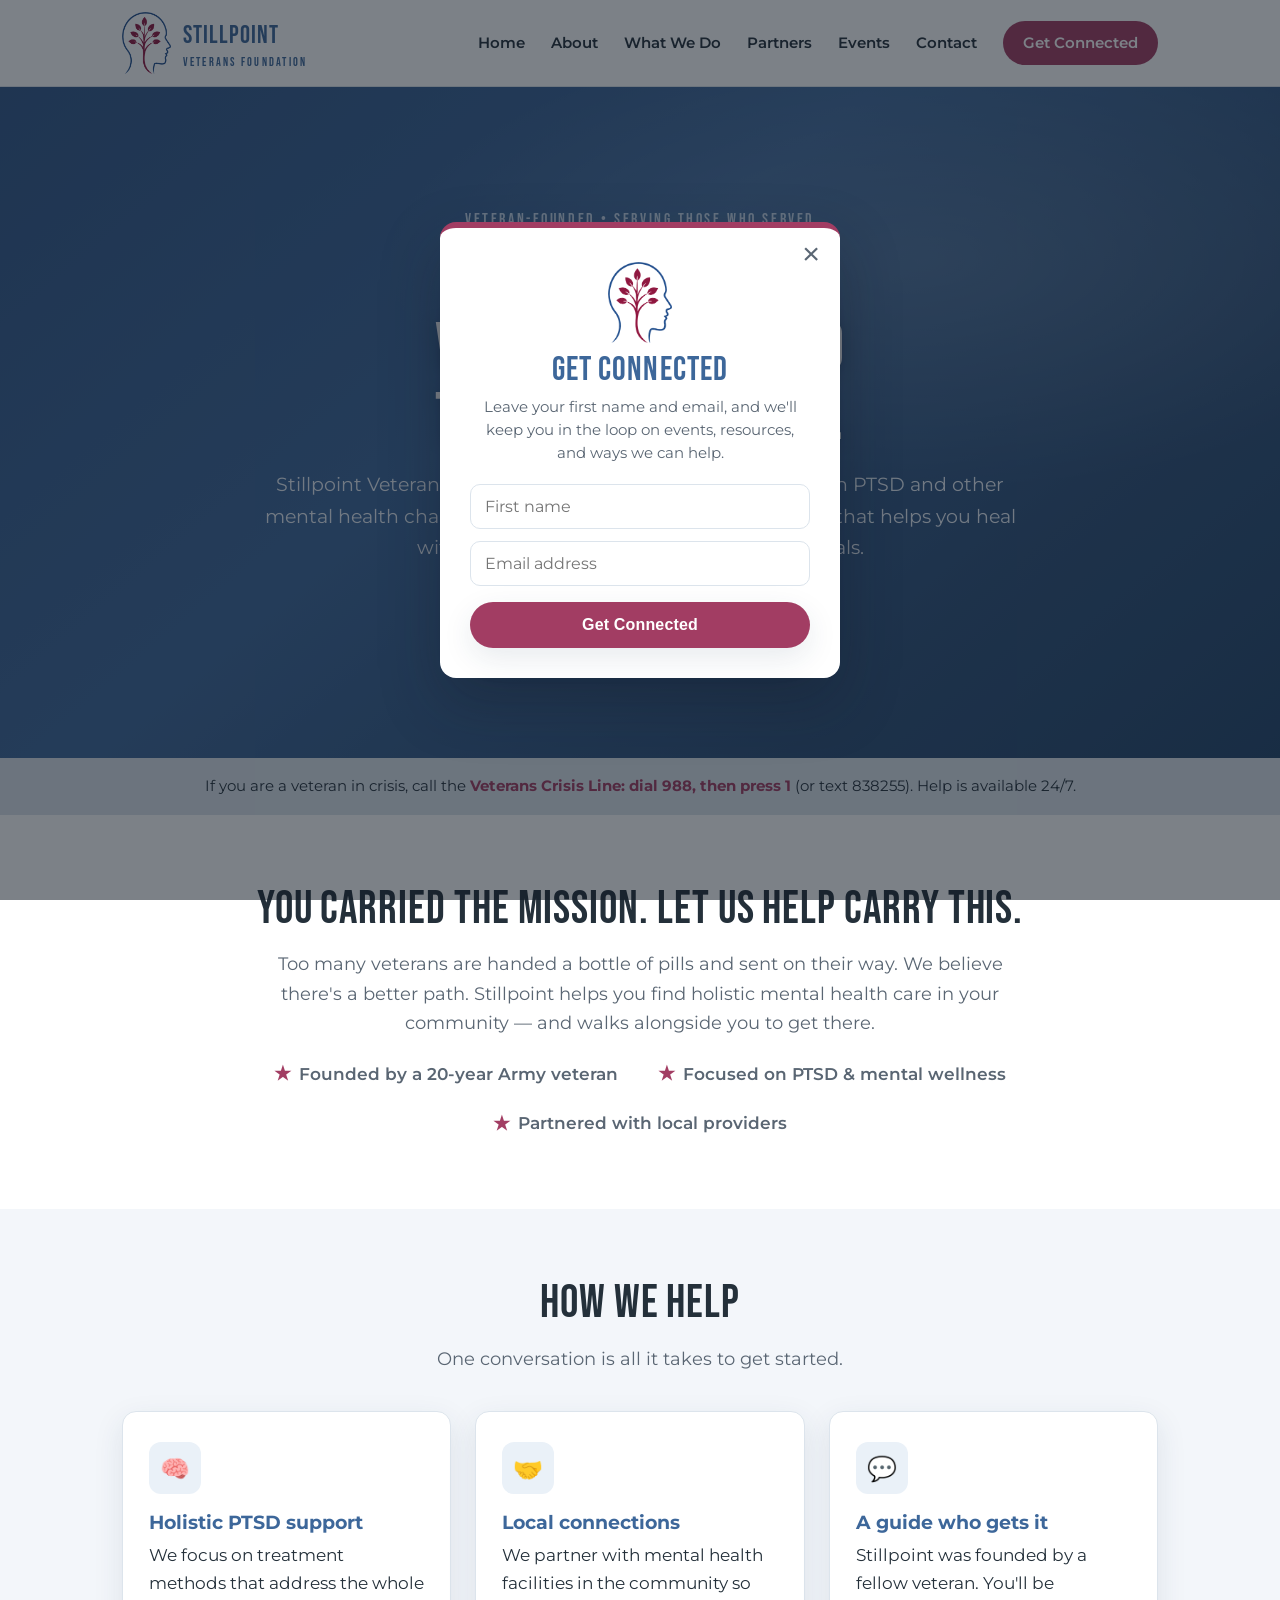
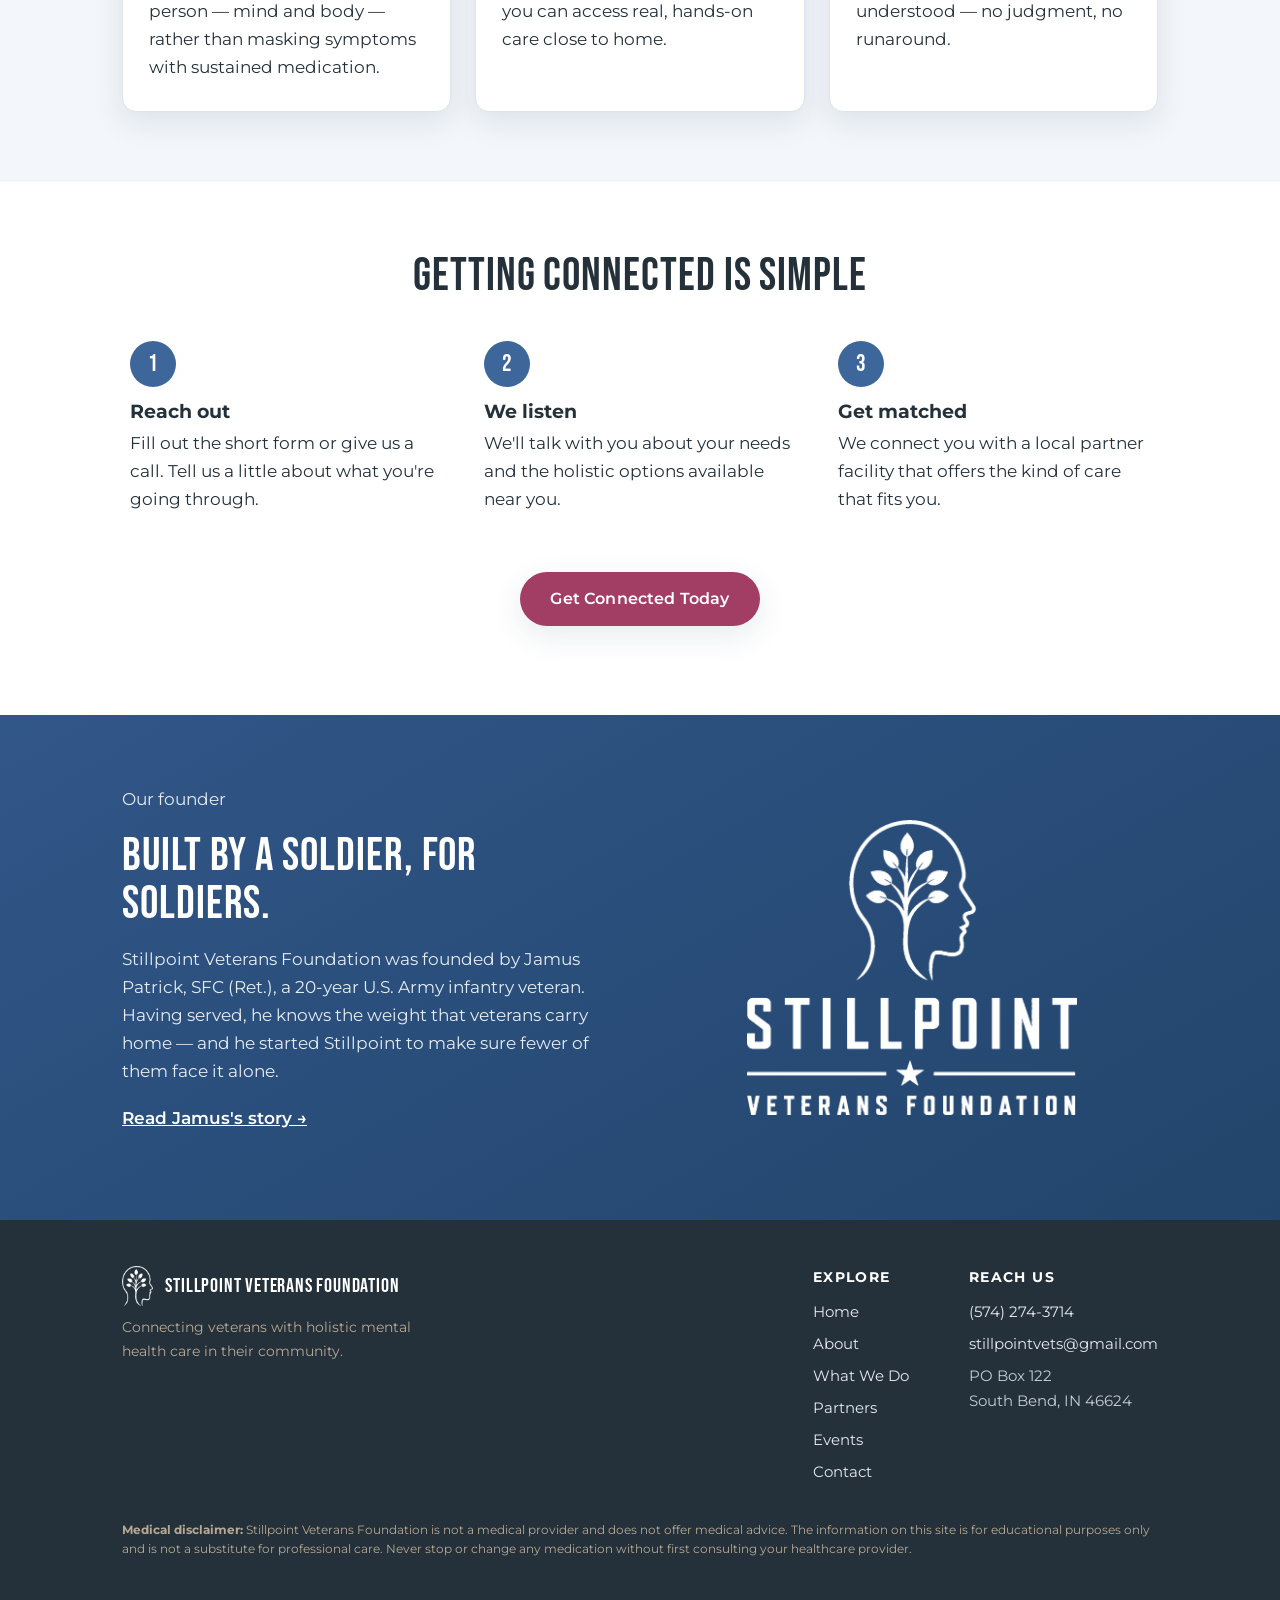
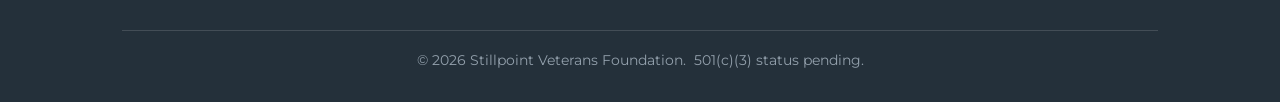
==== commit a93b4265: "Add files via upload" ====
--- a/index.html
+++ b/index.html
@@ -150,6 +150,7 @@
         </ul>
       </div>
     </div>
+    <p class="note" style="margin:0 0 12px;max-width:none;color:#b7a994;font-size:12px;line-height:1.55"><b>Medical disclaimer:</b> Stillpoint Veterans Foundation is not a medical provider and does not offer medical advice. The information on this site is for educational purposes only and is not a substitute for professional care. Never stop or change any medication without first consulting your healthcare provider.</p>
     <div class="copyright">&copy; 2026 Stillpoint Veterans Foundation. &nbsp;501(c)(3) status pending.</div>
   </div>
 </footer>
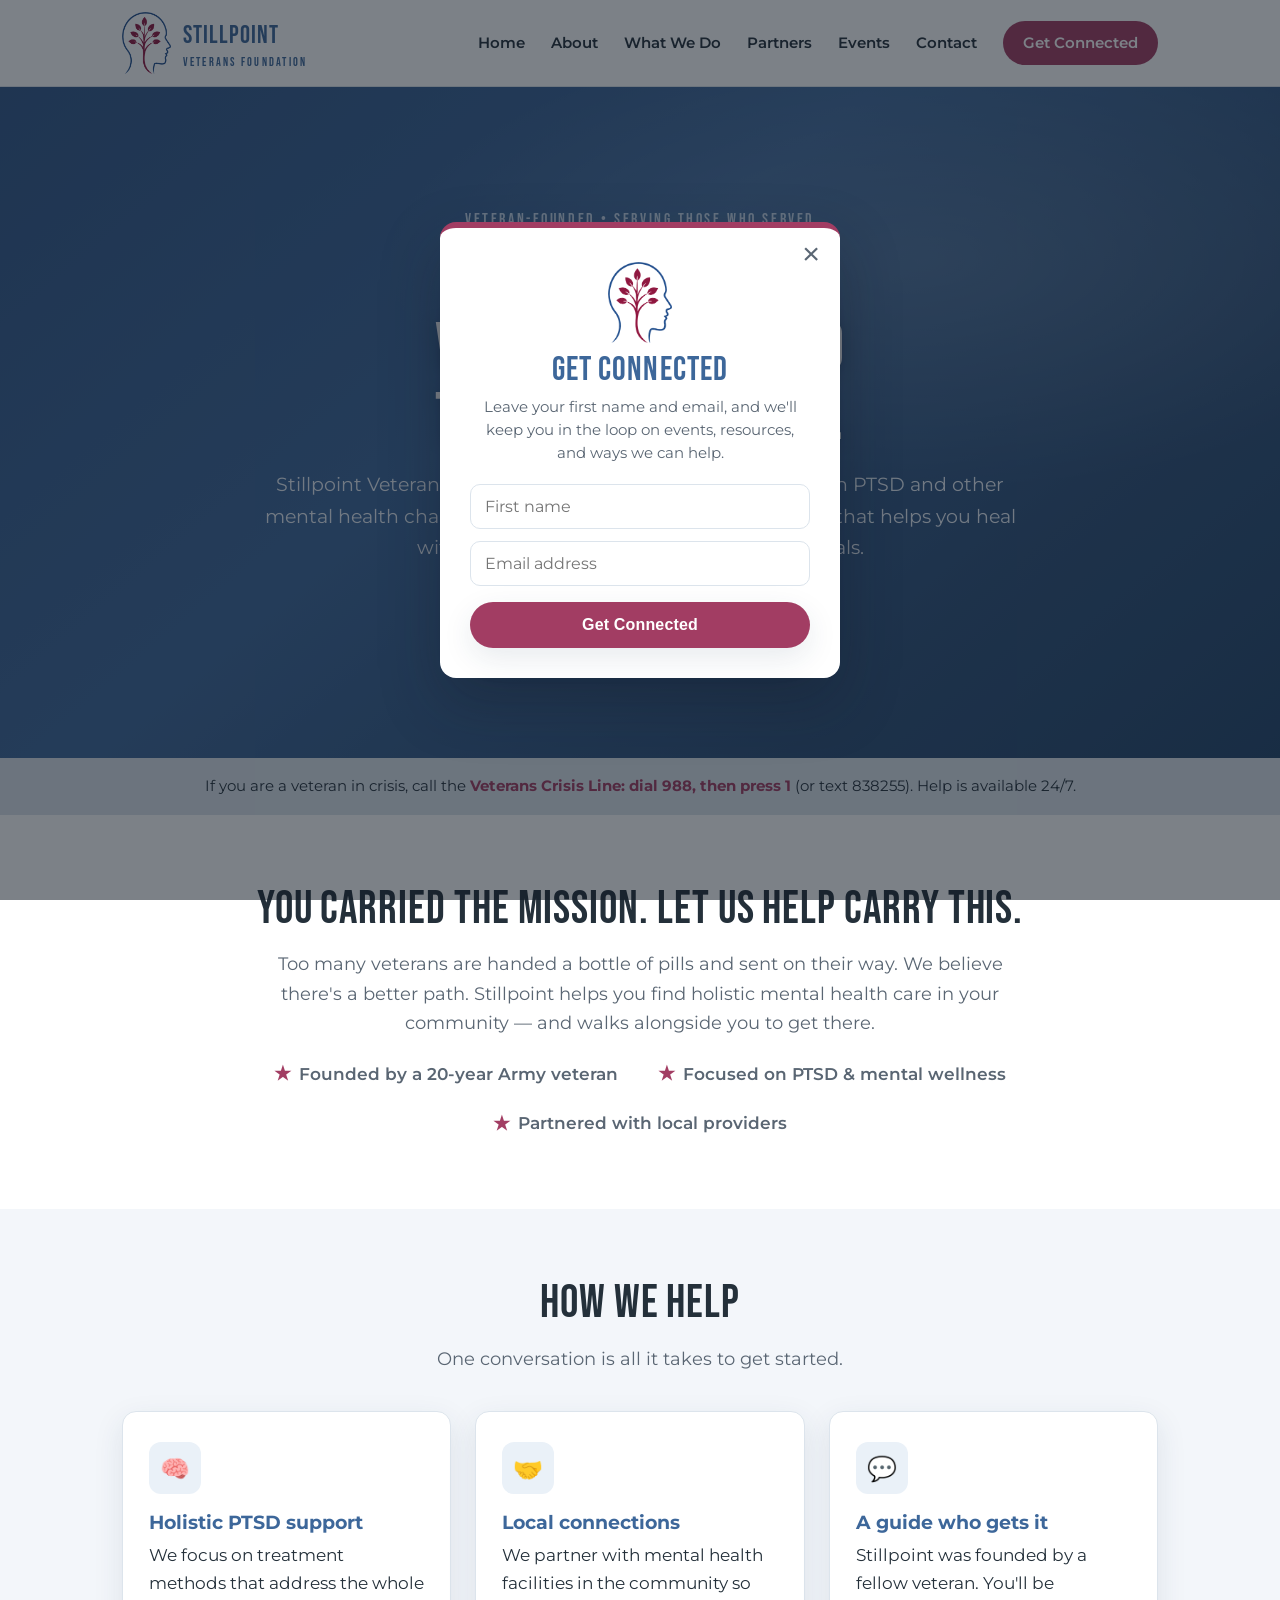
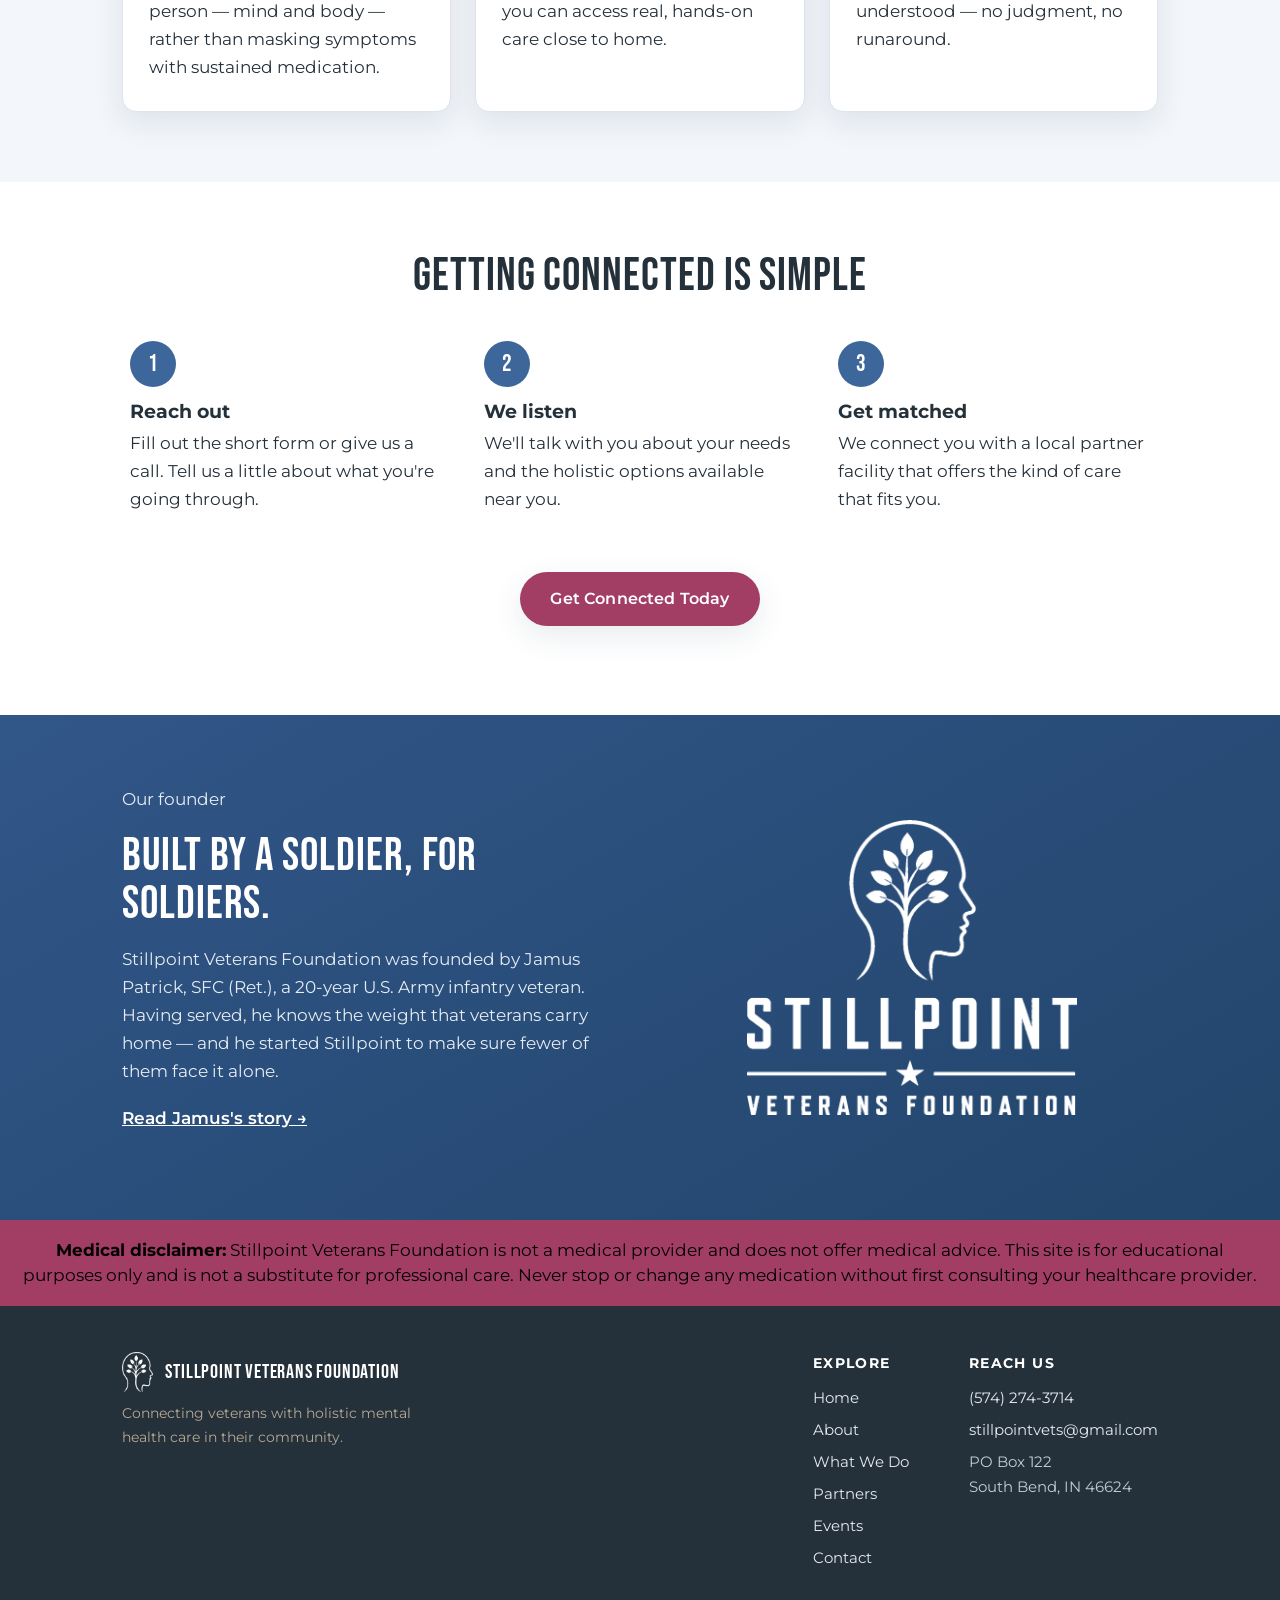
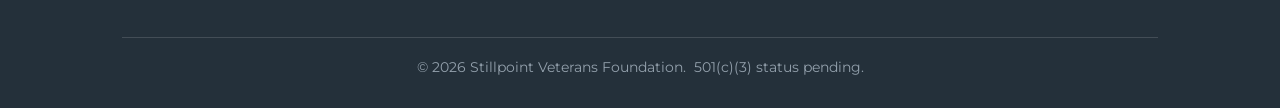
==== commit 1da92b04: "Add files via upload" ====
--- a/index.html
+++ b/index.html
@@ -123,6 +123,10 @@
   </div>
 </section>
 
+<div class="med-disclaimer">
+  <b>Medical disclaimer:</b> Stillpoint Veterans Foundation is not a medical provider and does not offer medical advice. This site is for educational purposes only and is not a substitute for professional care. Never stop or change any medication without first consulting your healthcare provider.
+</div>
+
 <footer class="site">
   <div class="wrap">
     <div>
@@ -150,7 +154,6 @@
         </ul>
       </div>
     </div>
-    <p class="note" style="margin:0 0 12px;max-width:none;color:#b7a994;font-size:12px;line-height:1.55"><b>Medical disclaimer:</b> Stillpoint Veterans Foundation is not a medical provider and does not offer medical advice. The information on this site is for educational purposes only and is not a substitute for professional care. Never stop or change any medication without first consulting your healthcare provider.</p>
     <div class="copyright">&copy; 2026 Stillpoint Veterans Foundation. &nbsp;501(c)(3) status pending.</div>
   </div>
 </footer>
--- a/styles.css
+++ b/styles.css
@@ -192,6 +192,8 @@
 /* Disclaimer band */
 .disclaimer{background:var(--sand-deep);color:var(--ink);text-align:center;padding:16px 22px;font-size:.92rem}
 .disclaimer b{color:var(--maroon)}
+.med-disclaimer{background:var(--maroon);color:#000;text-align:center;padding:18px 22px;font-size:1.04rem;line-height:1.5}
+.med-disclaimer b{color:#000}
 
 /* Signup popup */
 .modal-overlay{position:fixed;inset:0;background:rgba(18,26,38,.55);display:none;align-items:center;justify-content:center;z-index:200;padding:20px}
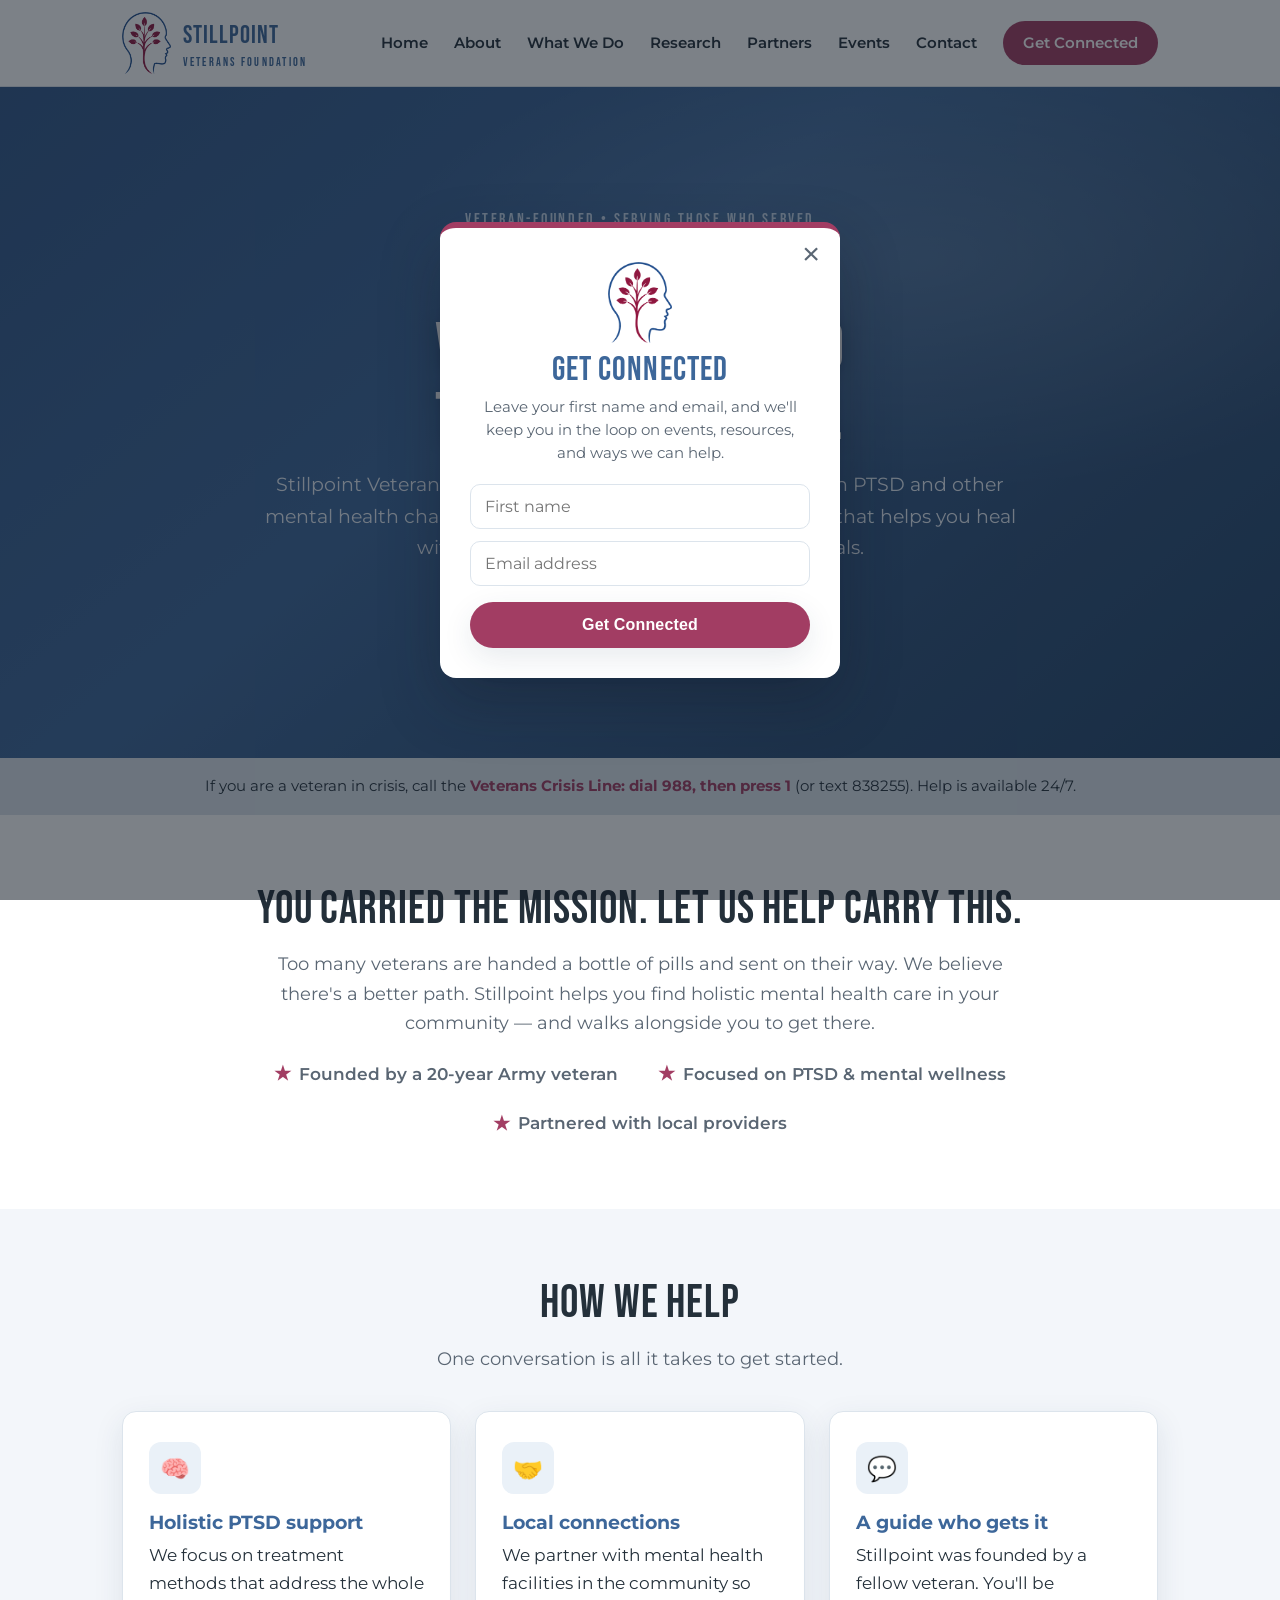
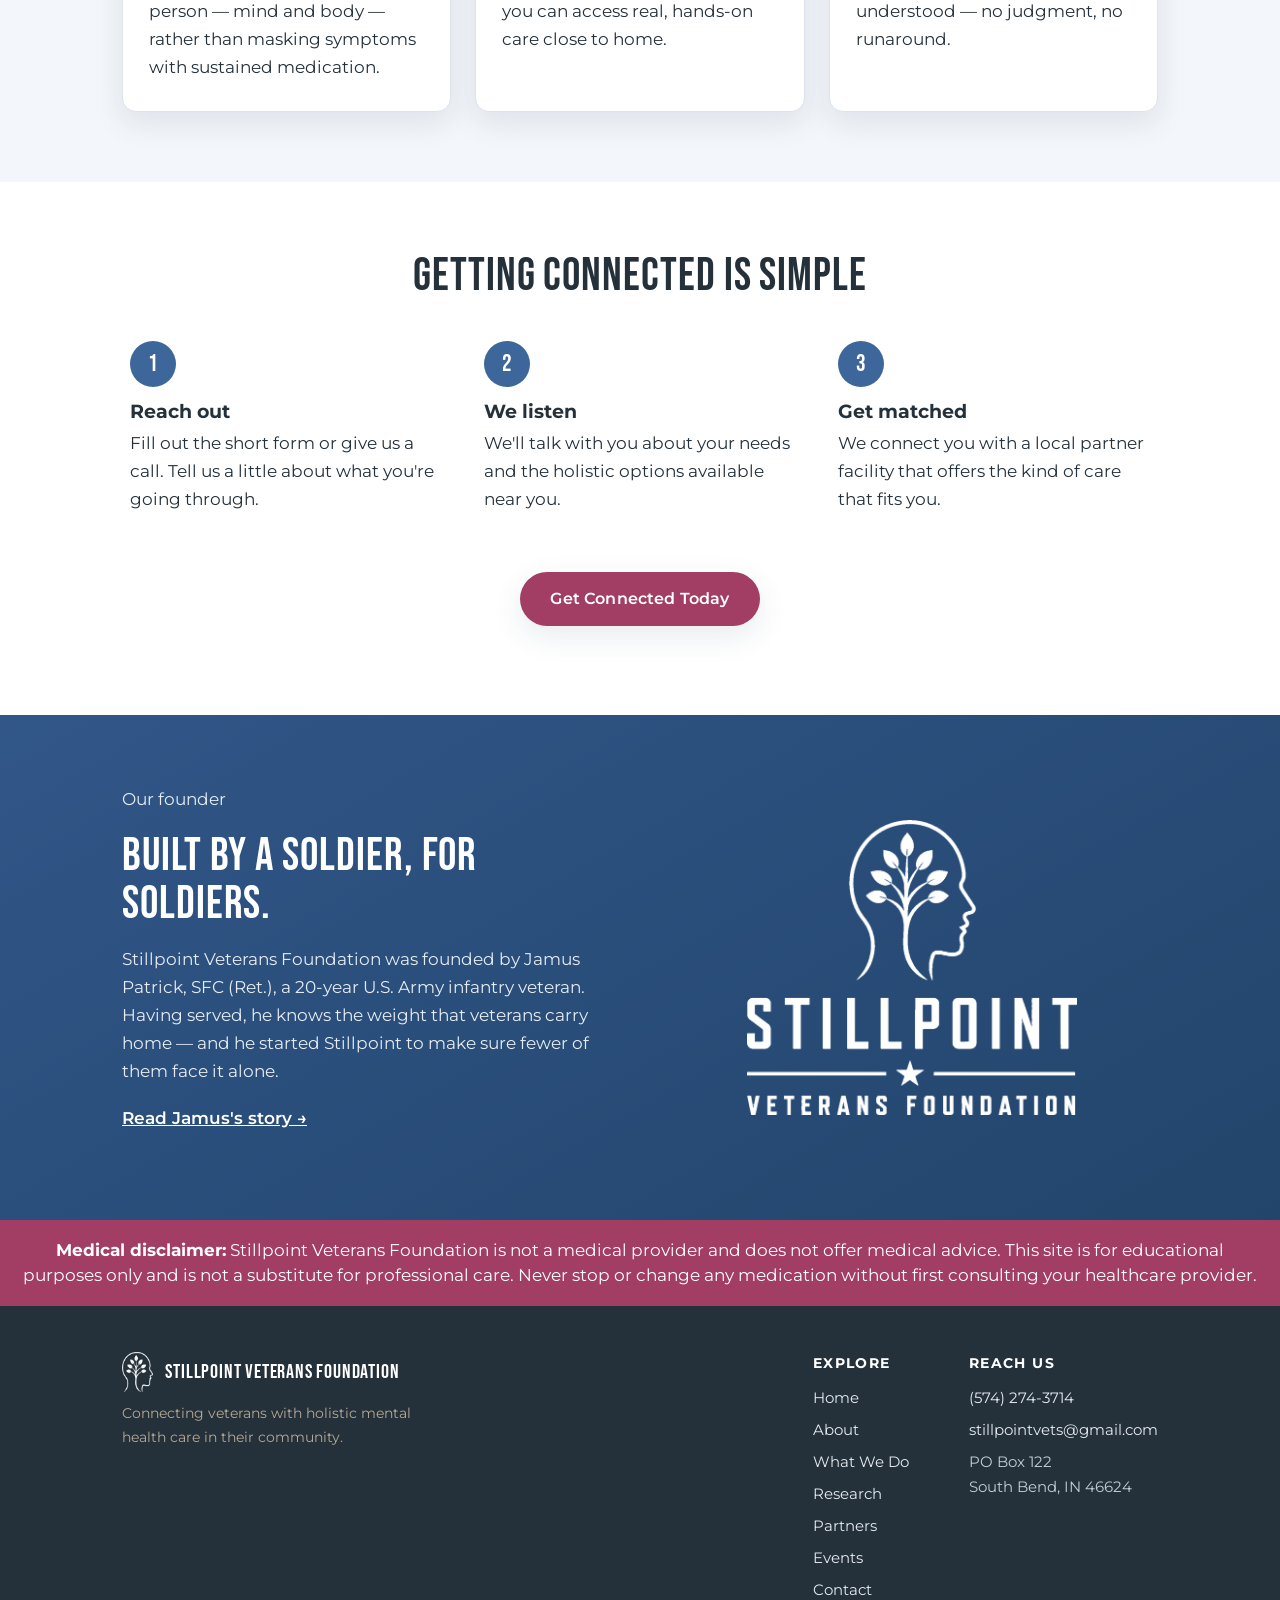
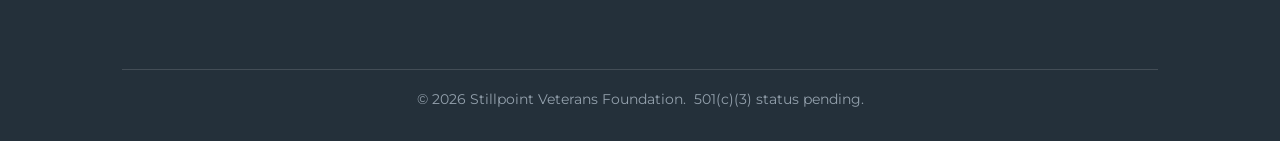
==== commit d5db76e6: "Add files via upload" ====
--- a/index.html
+++ b/index.html
@@ -27,6 +27,7 @@
       <a href="index.html">Home</a>
       <a href="about.html">About</a>
       <a href="services.html">What We Do</a>
+      <a href="research.html">Research</a>
       <a href="partners.html">Partners</a>
       <a href="events.html">Events</a>
       <a href="contact.html">Contact</a>
@@ -140,6 +141,7 @@
           <li><a href="index.html">Home</a></li>
           <li><a href="about.html">About</a></li>
           <li><a href="services.html">What We Do</a></li>
+          <li><a href="research.html">Research</a></li>
           <li><a href="partners.html">Partners</a></li>
           <li><a href="events.html">Events</a></li>
           <li><a href="contact.html">Contact</a></li>
--- a/styles.css
+++ b/styles.css
@@ -192,8 +192,28 @@
 /* Disclaimer band */
 .disclaimer{background:var(--sand-deep);color:var(--ink);text-align:center;padding:16px 22px;font-size:.92rem}
 .disclaimer b{color:var(--maroon)}
-.med-disclaimer{background:var(--maroon);color:#000;text-align:center;padding:18px 22px;font-size:1.04rem;line-height:1.5}
-.med-disclaimer b{color:#000}
+.med-disclaimer{background:var(--maroon);color:#fff;text-align:center;padding:18px 22px;font-size:1.04rem;line-height:1.5}
+.med-disclaimer b{color:#fff}
+
+/* Research / evidence page */
+.ev-note{background:#fff;border-left:4px solid var(--blue);padding:16px 20px;margin:0 0 8px;border-radius:8px;color:var(--muted);font-size:.95rem}
+.ev-note b{color:var(--ink)}
+.ev-legend{display:flex;flex-wrap:wrap;gap:8px 18px;margin:10px 0 0;font-size:.85rem;color:var(--muted)}
+.ev-tag{display:inline-block;font-size:.64rem;font-weight:700;letter-spacing:.05em;text-transform:uppercase;padding:3px 10px;border-radius:50px;color:#fff;vertical-align:middle;margin-left:6px}
+.ev-strong{background:#2e7d54}
+.ev-growing{background:var(--blue)}
+.ev-emerging{background:#c07a2a}
+.ev-prelim{background:var(--muted)}
+.ev-item{background:#fff;border-radius:14px;padding:22px 24px;margin:16px 0;box-shadow:var(--shadow)}
+.ev-item h3{font-family:var(--font);font-weight:700;color:var(--blue);font-size:1.3rem;margin:0 0 6px;line-height:1.25}
+.ev-item .lead{margin:6px 0 12px;color:var(--ink);font-size:1rem}
+.ev-item h4{font-size:.72rem;text-transform:uppercase;letter-spacing:.06em;color:var(--maroon);margin:14px 0 6px}
+.ev-links{list-style:none;padding:0;margin:0}
+.ev-links li{padding:6px 0 6px 24px;position:relative;border-bottom:1px solid var(--sand-deep);font-size:.95rem}
+.ev-links li:last-child{border-bottom:none}
+.ev-links li::before{content:"\2192";position:absolute;left:0;color:var(--blue);font-weight:700}
+.ev-links a{font-weight:600;color:var(--blue-deep)}
+.ev-src{display:block;font-size:.78rem;color:var(--muted);font-weight:400}
 
 /* Signup popup */
 .modal-overlay{position:fixed;inset:0;background:rgba(18,26,38,.55);display:none;align-items:center;justify-content:center;z-index:200;padding:20px}
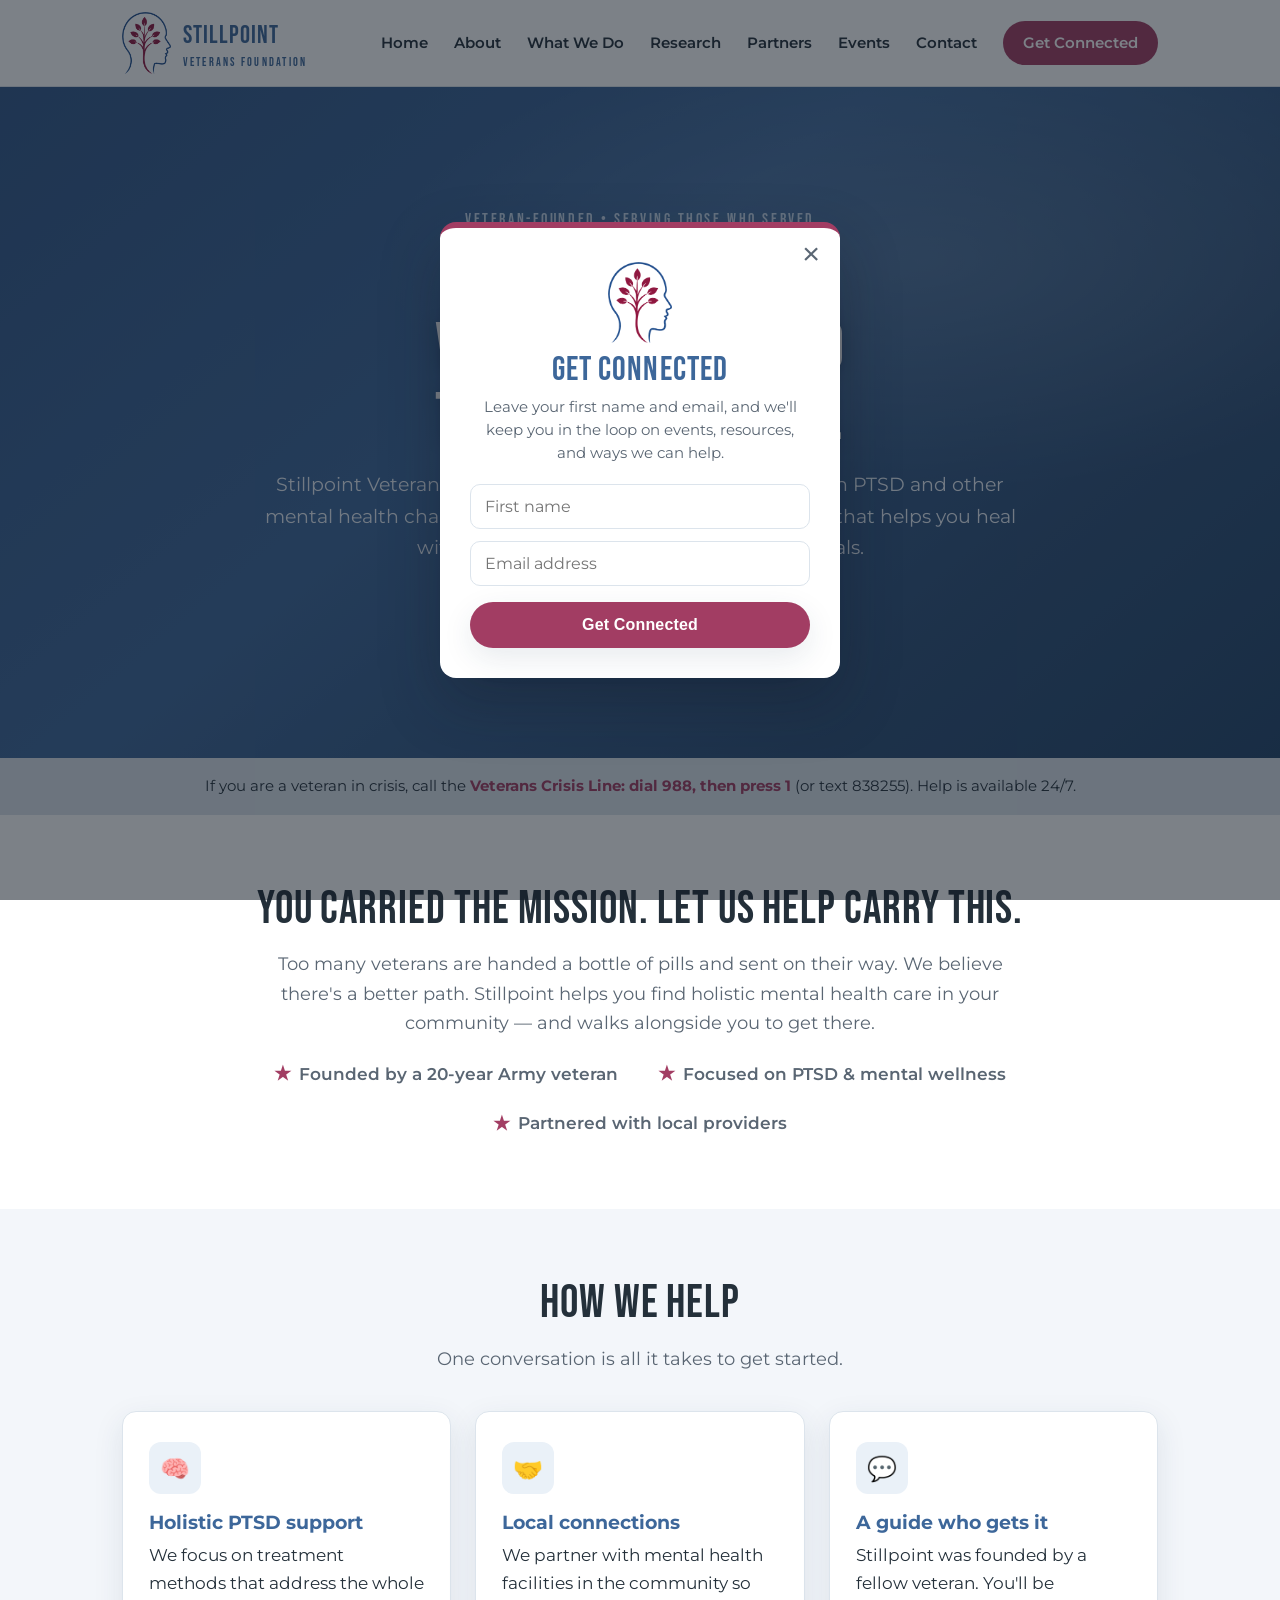
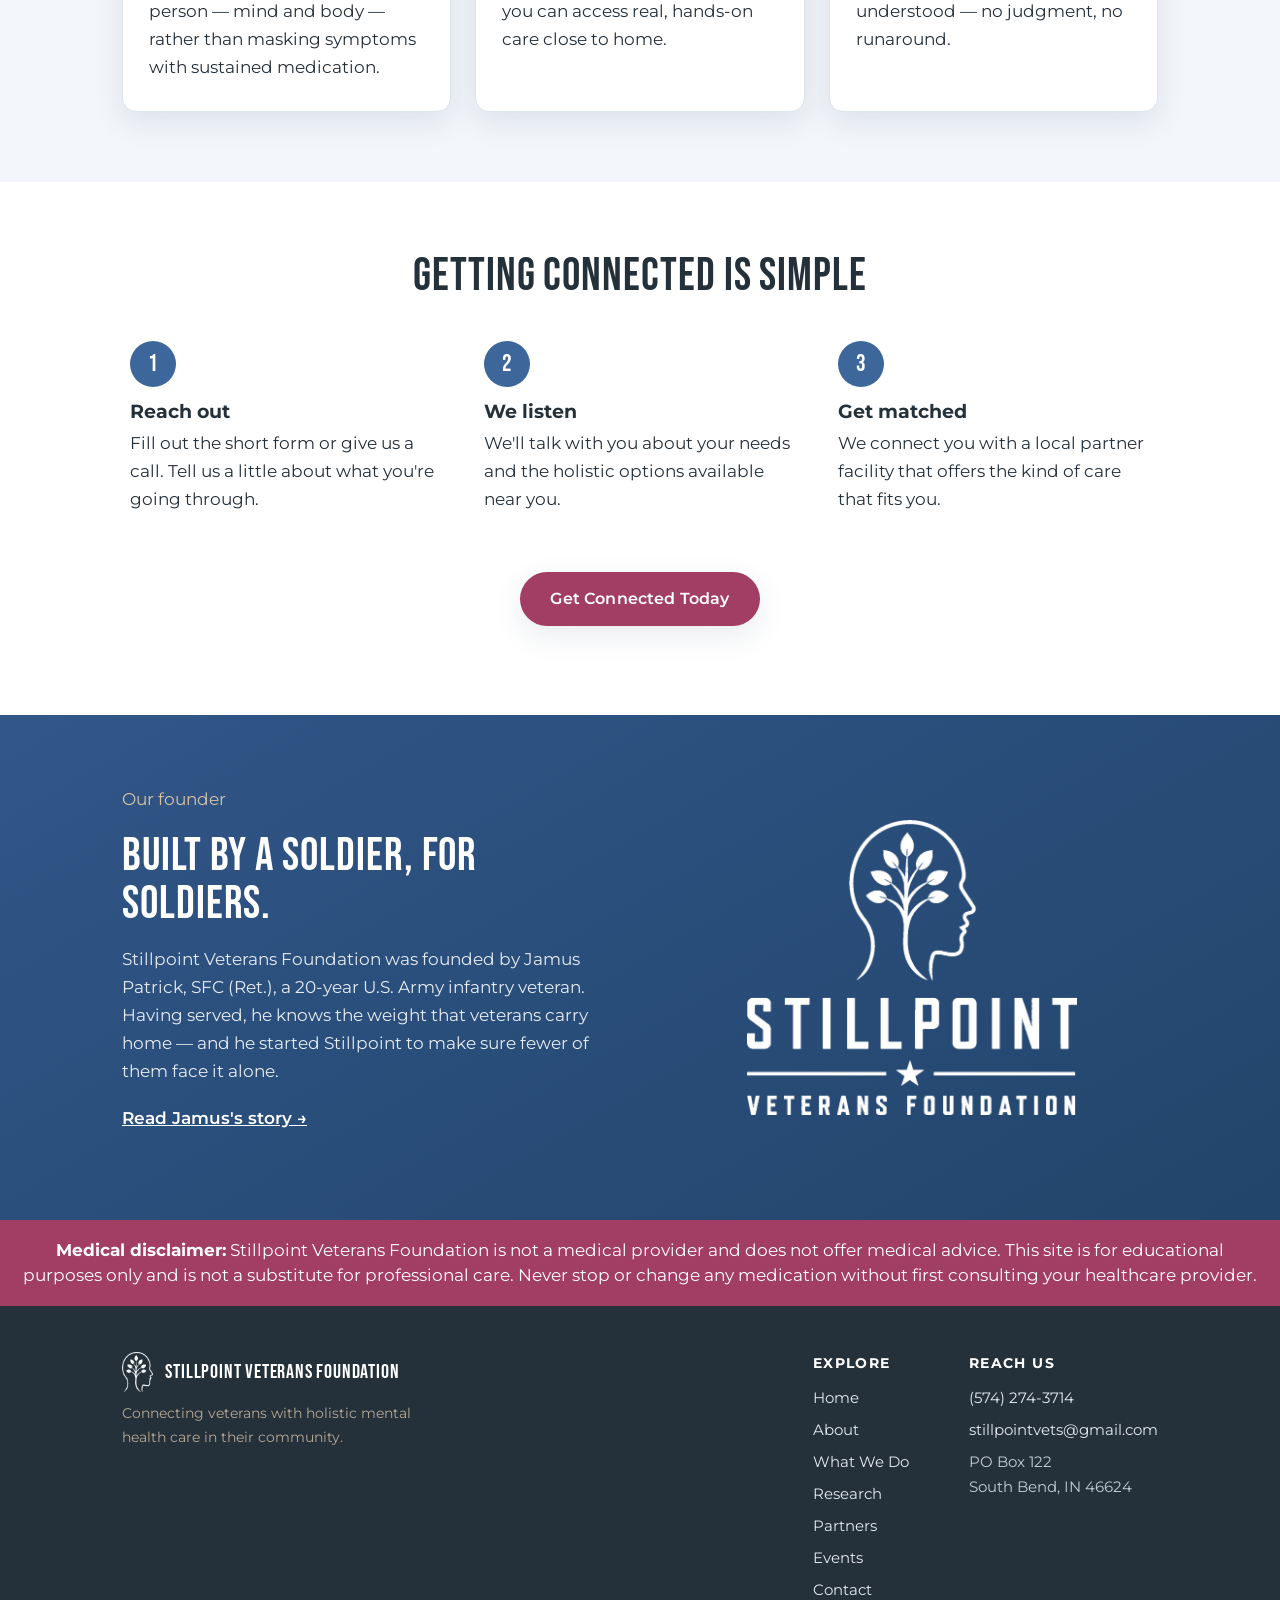
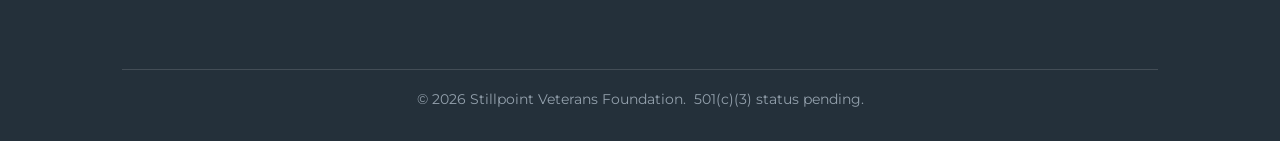
==== commit 49fd2ee3: "Add files via upload" ====
--- a/index.html
+++ b/index.html
@@ -115,7 +115,7 @@
 <section class="band ink">
   <div class="wrap feature">
     <div>
-      <p class="eyebrow" style="color:var(--tan)">Our founder</p>
+      <p class="eyebrow" style="color:#D9C4A3">Our founder</p>
       <h2>Built by a soldier, for soldiers.</h2>
       <p>Stillpoint Veterans Foundation was founded by Jamus Patrick, SFC (Ret.), a 20-year U.S. Army infantry veteran. Having served, he knows the weight that veterans carry home — and he started Stillpoint to make sure fewer of them face it alone.</p>
       <p><a href="about.html" style="color:#fff;font-weight:600;text-decoration:underline">Read Jamus's story &rarr;</a></p>
